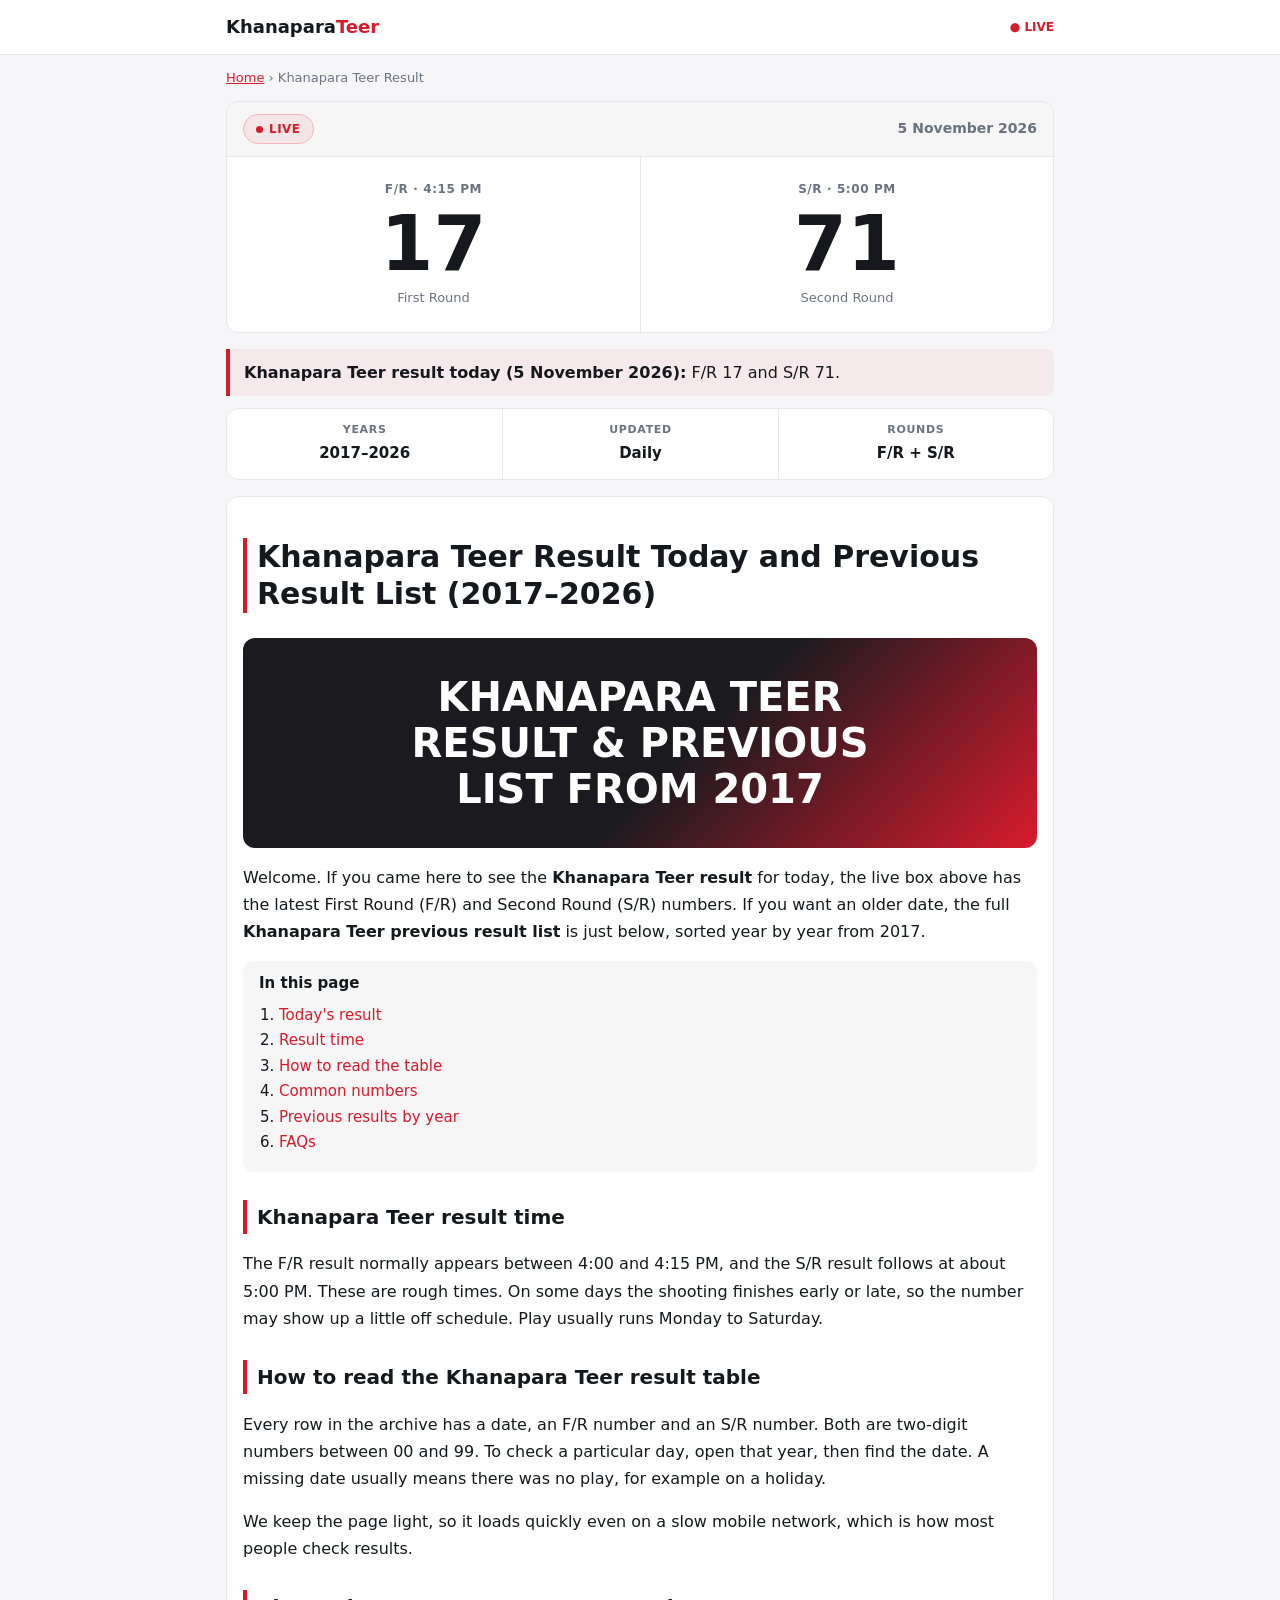
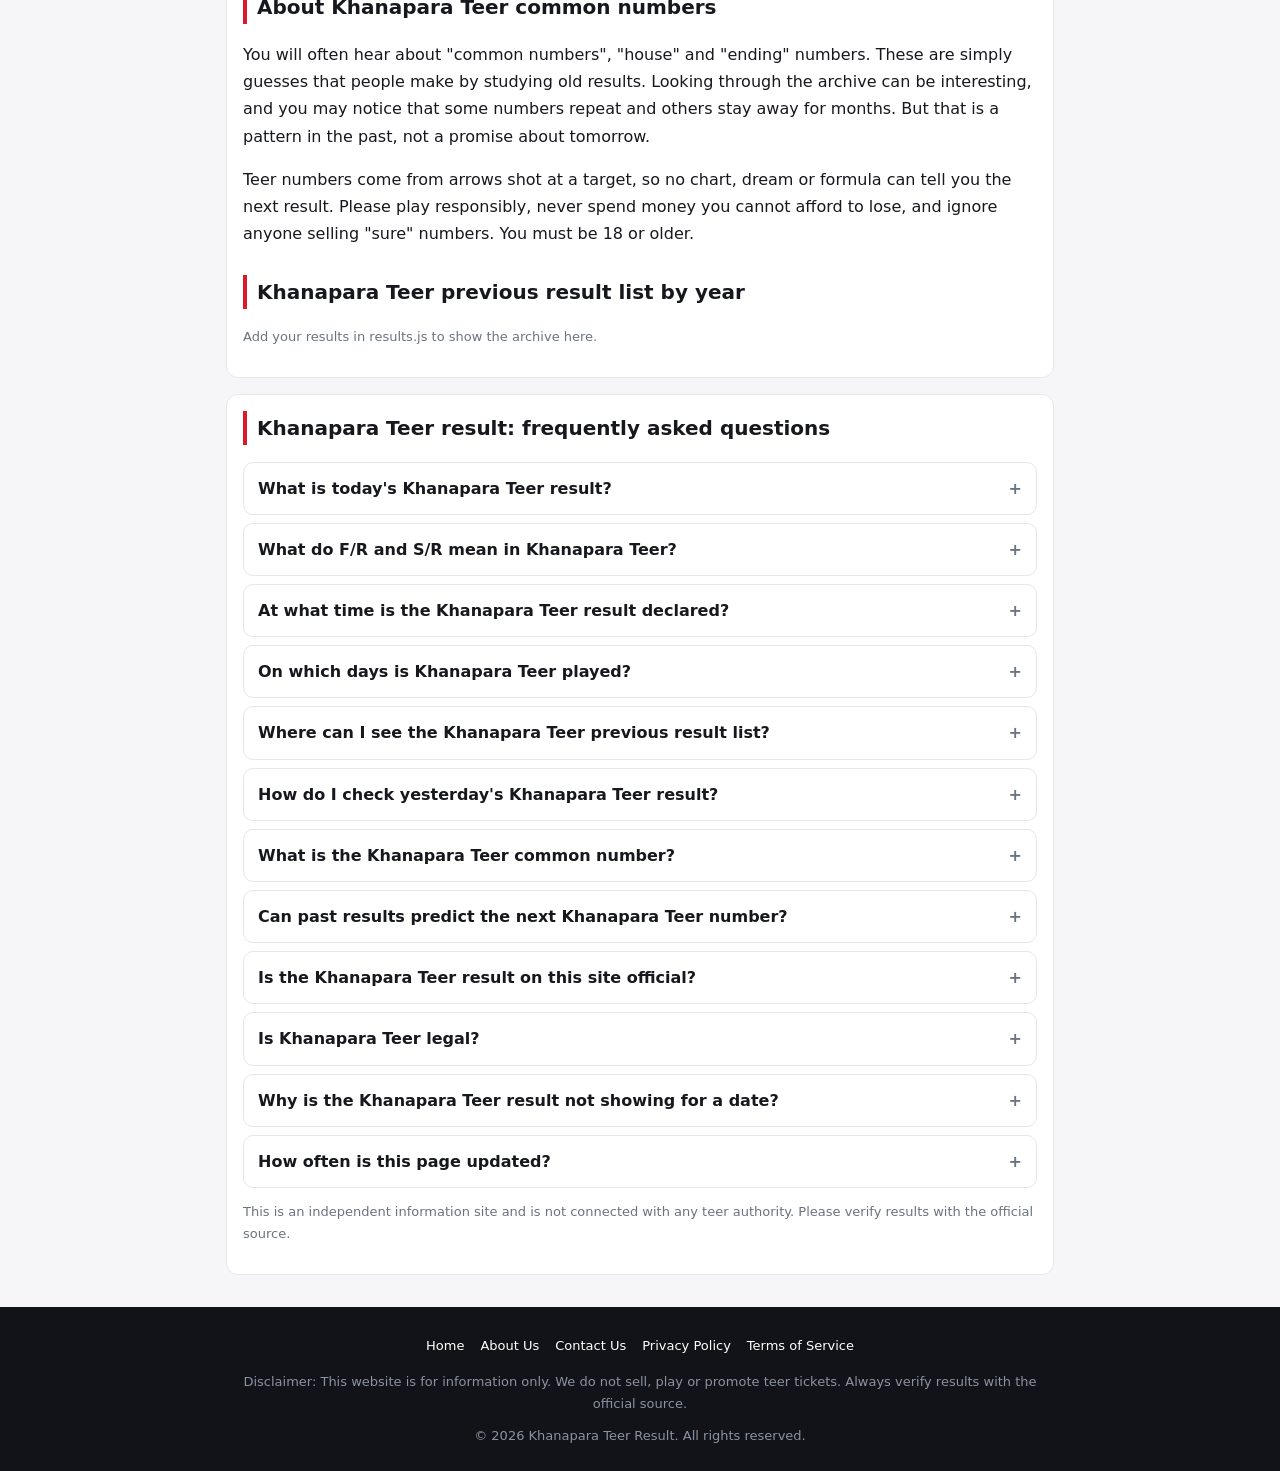
==== index.html @ f1b8602c "Rename index (2).html to index.html" ====
<!DOCTYPE html><html lang="en"><head><meta charset="utf-8"><meta name="viewport" content="width=device-width,initial-scale=1"><link rel="icon" href="favicon.svg" type="image/svg+xml"><link rel="stylesheet" href="style.css">
<title>Khanapara Teer Result Today: F/R &amp; S/R Live + Previous List</title>
<meta name="description" content="Khanapara Teer result today with live F/R and S/R numbers, result time and the full previous result list from 2017 to 2026. Updated daily after every round.">
<meta name="keywords" content="khanapara teer result, khanapara teer result today, khanapara teer previous result, khanapara teer common number, khanapara teer result time, teer result list">
<link rel="canonical" href="https://USERNAME.github.io/REPO/"><meta name="robots" content="index,follow,max-image-preview:large">
<meta property="og:title" content="Khanapara Teer Result Today: F/R &amp; S/R Live + Previous List"><meta property="og:description" content="Khanapara Teer result today with live F/R and S/R numbers, result time and the full previous result list from 2017 to 2026. Updated daily after every round."><meta property="og:type" content="website"><meta property="og:url" content="https://USERNAME.github.io/REPO/"><meta name="twitter:card" content="summary"><meta name="twitter:title" content="Khanapara Teer Result Today: F/R &amp; S/R Live + Previous List"><meta name="twitter:description" content="Khanapara Teer result today with live F/R and S/R numbers, result time and the full previous result list from 2017 to 2026. Updated daily after every round.">
<script type="application/ld+json">{"@context": "https://schema.org", "@type": "FAQPage", "mainEntity": [{"@type": "Question", "name": "What is today's Khanapara Teer result?", "acceptedAnswer": {"@type": "Answer", "text": "The latest F/R and S/R numbers are shown in the live box at the top of this page. We update it every day after the results are announced."}}, {"@type": "Question", "name": "What do F/R and S/R mean in Khanapara Teer?", "acceptedAnswer": {"@type": "Answer", "text": "F/R stands for First Round and S/R for Second Round. Each round gives a two-digit number from 00 to 99."}}, {"@type": "Question", "name": "At what time is the Khanapara Teer result declared?", "acceptedAnswer": {"@type": "Answer", "text": "The First Round result usually comes out around 4:00 to 4:15 PM and the Second Round around 5:00 PM. Timings can change slightly from day to day."}}, {"@type": "Question", "name": "On which days is Khanapara Teer played?", "acceptedAnswer": {"@type": "Answer", "text": "It is generally held from Monday to Saturday, with Sunday off. Public holidays can also change the schedule."}}, {"@type": "Question", "name": "Where can I see the Khanapara Teer previous result list?", "acceptedAnswer": {"@type": "Answer", "text": "Scroll down to the year-wise archive on this page. It covers 2017 to 2026, and you can open any year with one tap."}}, {"@type": "Question", "name": "How do I check yesterday's Khanapara Teer result?", "acceptedAnswer": {"@type": "Answer", "text": "Open the current year in the archive and look at the second row from the top, the first row being the most recent result."}}, {"@type": "Question", "name": "What is the Khanapara Teer common number?", "acceptedAnswer": {"@type": "Answer", "text": "Common numbers are guesses that players share based on old results or personal methods. They are not official and not guaranteed, so treat them as opinion only."}}, {"@type": "Question", "name": "Can past results predict the next Khanapara Teer number?", "acceptedAnswer": {"@type": "Answer", "text": "No. The number comes from an arrow-shooting process, so past results are only a record. Anyone promising a sure or fixed number is not telling the truth."}}, {"@type": "Question", "name": "Is the Khanapara Teer result on this site official?", "acceptedAnswer": {"@type": "Answer", "text": "No. This is an independent information website. Please confirm any number with the official source before you rely on it."}}, {"@type": "Question", "name": "Is Khanapara Teer legal?", "acceptedAnswer": {"@type": "Answer", "text": "Rules differ from state to state, and they can change. Please check the laws that apply where you live, and you must be 18 or older to take part in anything related to it."}}, {"@type": "Question", "name": "Why is the Khanapara Teer result not showing for a date?", "acceptedAnswer": {"@type": "Answer", "text": "Usually there was no play that day because of a holiday or a closure. If you think a result is missing by mistake, please tell us on the contact page."}}, {"@type": "Question", "name": "How often is this page updated?", "acceptedAnswer": {"@type": "Answer", "text": "Daily. The live box and the archive are refreshed after the Second Round result is announced."}}]}</script>
<script type="application/ld+json">{"@context":"https://schema.org","@type":"WebSite","name":"Khanapara Teer Result","url":"https://USERNAME.github.io/REPO/"}</script>
</head><body><script src="results.js"></script>
<main class="w"><div class="crumb"><a href="index.html">Home</a> › Khanapara Teer Result</div>
<!-- ===== DAILY UPDATE START ===== -->
<section class="card lc" id="today">
  <div class="lc-top"><span class="badge">LIVE</span><span class="dt">5 November 2026</span></div>
  <div class="lc-nums">
    <div><div class="l">F/R · 4:15 PM</div><b>17</b><div class="s">First Round</div></div>
    <div><div class="l">S/R · 5:00 PM</div><b>71</b><div class="s">Second Round</div></div>
  </div>
</section>
<p class="todaybox"><b>Khanapara Teer result today (5 November 2026):</b> F/R 17 and S/R 71.</p>
<!-- ===== DAILY UPDATE END ===== -->

<section class="card st"><div><small>Years</small><b>2017–2026</b></div><div><small>Updated</small><b>Daily</b></div><div><small>Rounds</small><b>F/R + S/R</b></div></section>
<article class="card"><h1>Khanapara Teer Result Today and Previous Result List (2017–2026)</h1>
<div class="hero">Khanapara Teer<br>Result &amp; Previous<br>List From 2017</div>
<p>Welcome. If you came here to see the <b>Khanapara Teer result</b> for today, the live box above has the latest First Round (F/R) and Second Round (S/R) numbers. If you want an older date, the full <b>Khanapara Teer previous result list</b> is just below, sorted year by year from 2017.</p>
<div class="toc"><b>In this page</b><ol><li><a href="#today">Today's result</a></li><li><a href="#time">Result time</a></li><li><a href="#read">How to read the table</a></li><li><a href="#common">Common numbers</a></li><li><a href="#archive-h">Previous results by year</a></li><li><a href="#faq">FAQs</a></li></ol></div>
<h2 id="time">Khanapara Teer result time</h2>
<p>The F/R result normally appears between 4:00 and 4:15 PM, and the S/R result follows at about 5:00 PM. These are rough times. On some days the shooting finishes early or late, so the number may show up a little off schedule. Play usually runs Monday to Saturday.</p>
<h2 id="read">How to read the Khanapara Teer result table</h2>
<p>Every row in the archive has a date, an F/R number and an S/R number. Both are two-digit numbers between 00 and 99. To check a particular day, open that year, then find the date. A missing date usually means there was no play, for example on a holiday.</p>
<p>We keep the page light, so it loads quickly even on a slow mobile network, which is how most people check results.</p>
<h2 id="common">About Khanapara Teer common numbers</h2>
<p>You will often hear about "common numbers", "house" and "ending" numbers. These are simply guesses that people make by studying old results. Looking through the archive can be interesting, and you may notice that some numbers repeat and others stay away for months. But that is a pattern in the past, not a promise about tomorrow.</p>
<p>Teer numbers come from arrows shot at a target, so no chart, dream or formula can tell you the next result. Please play responsibly, never spend money you cannot afford to lose, and ignore anyone selling "sure" numbers. You must be 18 or older.</p>
<h2 id="archive-h">Khanapara Teer previous result list by year</h2>
<div id="archive"></div></article>
<article class="card faq" id="faq"><h2 style="margin-top:0">Khanapara Teer result: frequently asked questions</h2><details><summary>What is today's Khanapara Teer result?</summary><p>The latest F/R and S/R numbers are shown in the live box at the top of this page. We update it every day after the results are announced.</p></details><details><summary>What do F/R and S/R mean in Khanapara Teer?</summary><p>F/R stands for First Round and S/R for Second Round. Each round gives a two-digit number from 00 to 99.</p></details><details><summary>At what time is the Khanapara Teer result declared?</summary><p>The First Round result usually comes out around 4:00 to 4:15 PM and the Second Round around 5:00 PM. Timings can change slightly from day to day.</p></details><details><summary>On which days is Khanapara Teer played?</summary><p>It is generally held from Monday to Saturday, with Sunday off. Public holidays can also change the schedule.</p></details><details><summary>Where can I see the Khanapara Teer previous result list?</summary><p>Scroll down to the year-wise archive on this page. It covers 2017 to 2026, and you can open any year with one tap.</p></details><details><summary>How do I check yesterday's Khanapara Teer result?</summary><p>Open the current year in the archive and look at the second row from the top, the first row being the most recent result.</p></details><details><summary>What is the Khanapara Teer common number?</summary><p>Common numbers are guesses that players share based on old results or personal methods. They are not official and not guaranteed, so treat them as opinion only.</p></details><details><summary>Can past results predict the next Khanapara Teer number?</summary><p>No. The number comes from an arrow-shooting process, so past results are only a record. Anyone promising a sure or fixed number is not telling the truth.</p></details><details><summary>Is the Khanapara Teer result on this site official?</summary><p>No. This is an independent information website. Please confirm any number with the official source before you rely on it.</p></details><details><summary>Is Khanapara Teer legal?</summary><p>Rules differ from state to state, and they can change. Please check the laws that apply where you live, and you must be 18 or older to take part in anything related to it.</p></details><details><summary>Why is the Khanapara Teer result not showing for a date?</summary><p>Usually there was no play that day because of a holiday or a closure. If you think a result is missing by mistake, please tell us on the contact page.</p></details><details><summary>How often is this page updated?</summary><p>Daily. The live box and the archive are refreshed after the Second Round result is announced.</p></details>
<p class="note">This is an independent information site and is not connected with any teer authority. Please verify results with the official source.</p></article></main>
<script src="script.js"></script><script src="table.js"></script></body></html>
---- style.css ----
:root{--r:#d81b2c;--bg:#f6f6f8;--c:#fff;--t:#16181d;--m:#6b7280;--b:#e5e7eb}
@media(prefers-color-scheme:dark){:root{--bg:#0f1115;--c:#181b22;--t:#eceef2;--m:#9aa1ad;--b:#2a2f3a}}
*{box-sizing:border-box}body{margin:0;font:16px/1.7 system-ui,-apple-system,Segoe UI,Roboto,sans-serif;background:var(--bg);color:var(--t)}
a{color:var(--r)}header{background:var(--c);border-bottom:1px solid var(--b);position:sticky;top:0;z-index:5}
.w{max-width:860px;margin:auto;padding:0 16px}.hd{display:flex;justify-content:space-between;align-items:center;height:54px}
.logo{font-weight:800;font-size:18px;text-decoration:none;color:var(--t)}.logo span{color:var(--r)}
.live{font-size:12px;font-weight:700;color:var(--r)}.crumb{font-size:13px;color:var(--m);padding:12px 0}
.card{background:var(--c);border:1px solid var(--b);border-radius:12px;padding:16px;margin-bottom:16px}
.res{display:grid;grid-template-columns:1fr 1fr;gap:12px;text-align:center}.res b{display:block;font-size:44px;line-height:1.1}
.res small,.stats small{color:var(--m);font-size:12px;text-transform:uppercase;letter-spacing:.05em}
.stats{display:grid;grid-template-columns:repeat(3,1fr);gap:8px;text-align:center;font-size:14px}.stats b{display:block}
.hero{border-radius:12px;background:linear-gradient(135deg,#1a1a1f 55%,var(--r));color:#fff;padding:36px 20px;text-align:center;margin:12px 0;font-weight:900;font-size:clamp(24px,7vw,40px);line-height:1.15;text-transform:uppercase}
h1{font-size:clamp(22px,5vw,30px);line-height:1.25;border-left:4px solid var(--r);padding-left:10px}
h2{font-size:20px;border-left:4px solid var(--r);padding-left:10px;margin-top:28px}
table{width:100%;border-collapse:collapse;font-size:15px}th,td{padding:9px 6px;text-align:center;border-bottom:1px solid var(--b)}
th{font-size:12px;color:var(--m);text-transform:uppercase}td:first-child,th:first-child{text-align:left}td:not(:first-child){font-weight:700}
details{border-top:1px solid var(--b)}summary{cursor:pointer;font-weight:700;padding:12px 0;list-style:none;display:flex;justify-content:space-between}
summary::after{content:"+";color:var(--m)}details[open] summary::after{content:"−"}
.tw{overflow-x:auto}footer{background:#111318;color:#c9ced8;margin-top:32px;padding:24px 0;font-size:13px;text-align:center}
footer a{color:#fff;margin:0 8px;text-decoration:none;display:inline-block;padding:4px 0}footer p{margin:10px 0 0;color:#8b92a0}
.note{font-size:13px;color:var(--m)}input,textarea{width:100%;padding:10px;border:1px solid var(--b);border-radius:8px;background:var(--c);color:var(--t);font:inherit;margin:4px 0 12px}
button{background:var(--r);color:#fff;border:0;border-radius:8px;padding:11px 20px;font-weight:700;font-size:16px}
.lc{padding:0;overflow:hidden}.lc-top{display:flex;justify-content:space-between;align-items:center;padding:12px 16px;background:rgba(127,127,127,.07);border-bottom:1px solid var(--b)}
.badge{display:inline-flex;align-items:center;gap:6px;border:1px solid #f5b5bb;background:rgba(216,27,44,.08);color:var(--r);font-weight:800;font-size:12px;padding:4px 12px;border-radius:99px;letter-spacing:.04em}
.badge::before{content:"";width:7px;height:7px;border-radius:50%;background:var(--r);animation:p 1.4s infinite}@keyframes p{50%{opacity:.25}}
.dt{font-size:14px;font-weight:600;color:var(--m)}.lc-nums{display:grid;grid-template-columns:1fr 1fr}
.lc-nums>div{text-align:center;padding:22px 8px}.lc-nums>div+div{border-left:1px solid var(--b)}
.lc-nums .l{font-size:12px;font-weight:700;color:var(--m);letter-spacing:.05em}.lc-nums b{display:block;font-size:clamp(52px,16vw,76px);line-height:1.1;margin:2px 0}.lc-nums .s{font-size:13px;color:var(--m)}
.st{display:grid;grid-template-columns:repeat(3,1fr);text-align:center;padding:0}.st>div{padding:12px 4px}.st>div+div{border-left:1px solid var(--b)}
.st small{display:block;font-size:11px;font-weight:700;color:var(--m);letter-spacing:.06em;text-transform:uppercase}.st b{font-size:15px}
.toc{background:rgba(127,127,127,.07);border-radius:10px;padding:10px 16px;font-size:15px}.toc a{text-decoration:none}.toc ol{margin:6px 0;padding-left:20px}
.faq details{border:1px solid var(--b);border-radius:10px;padding:0 14px;margin:8px 0}.faq summary{padding:12px 0}.faq details p{margin:0 0 12px}
.todaybox{border-left:4px solid var(--r);background:rgba(216,27,44,.06);padding:10px 14px;border-radius:0 8px 8px 0;margin:12px 0}
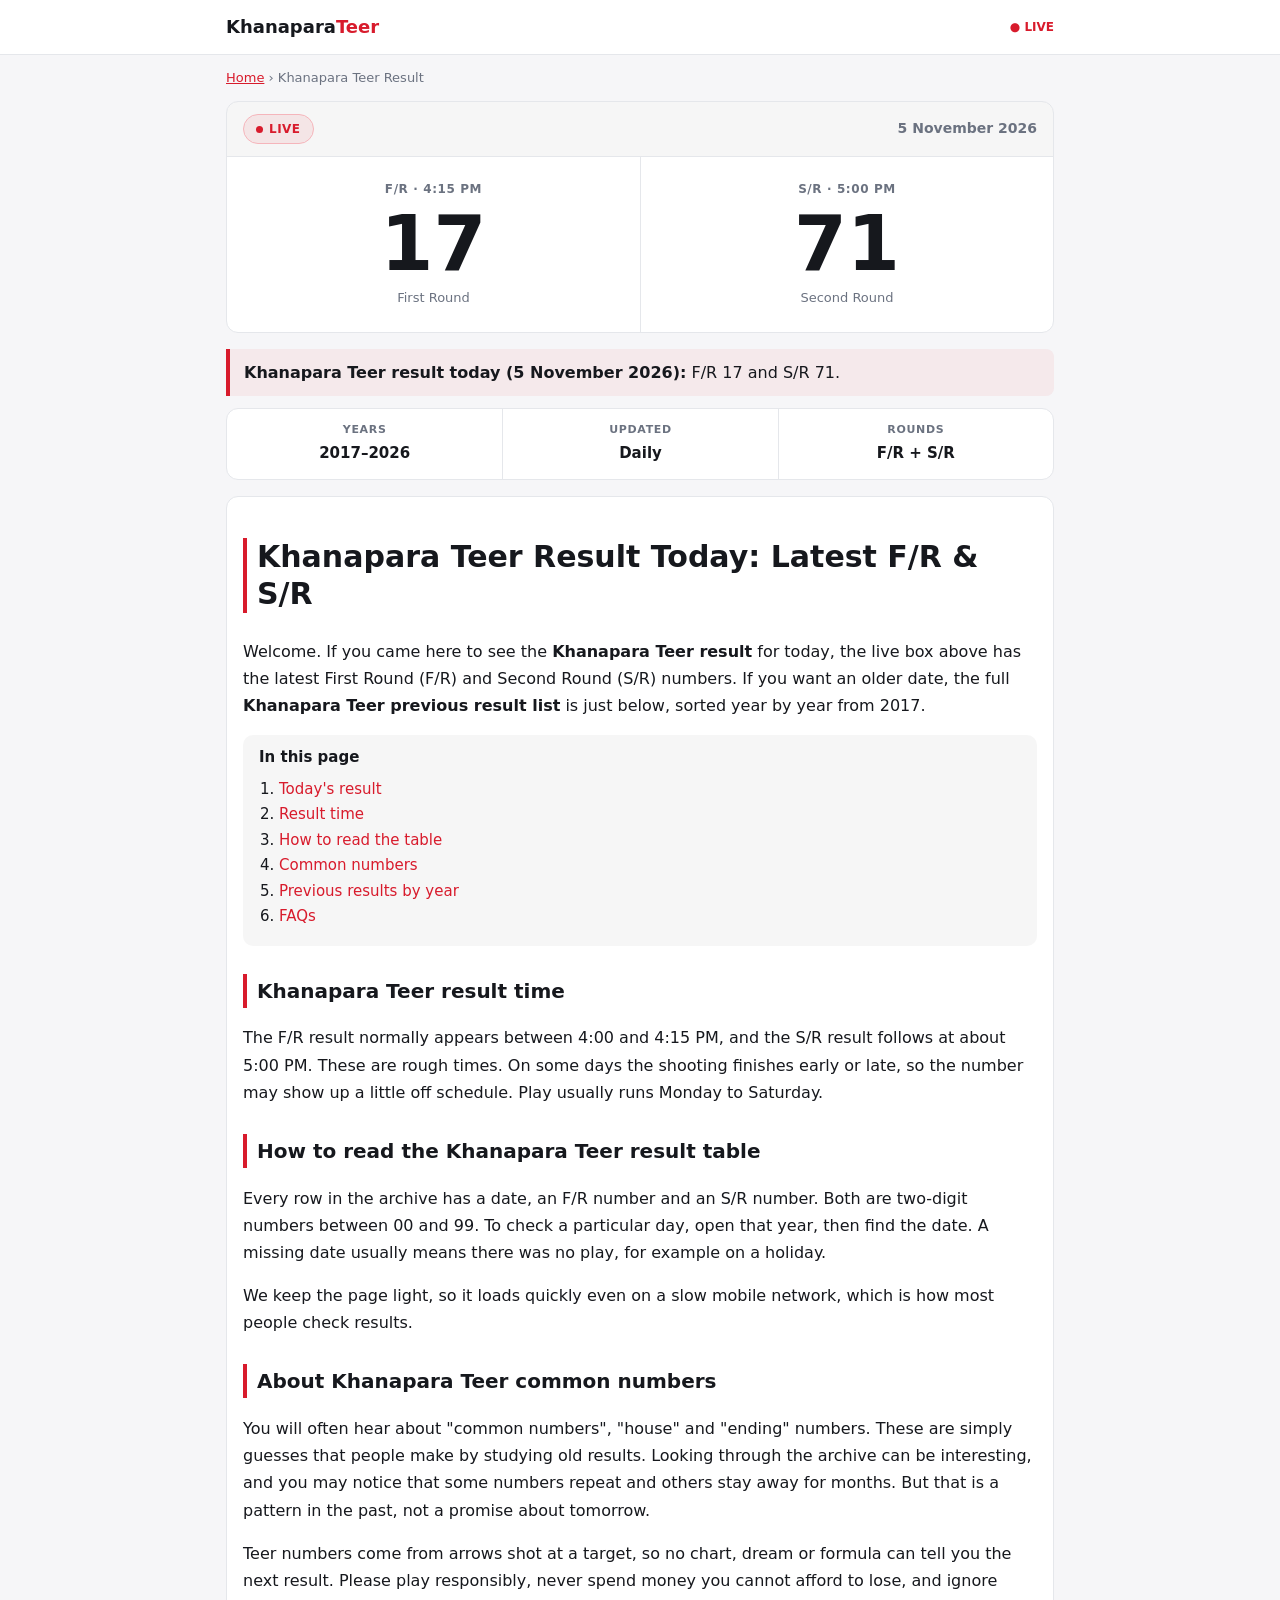
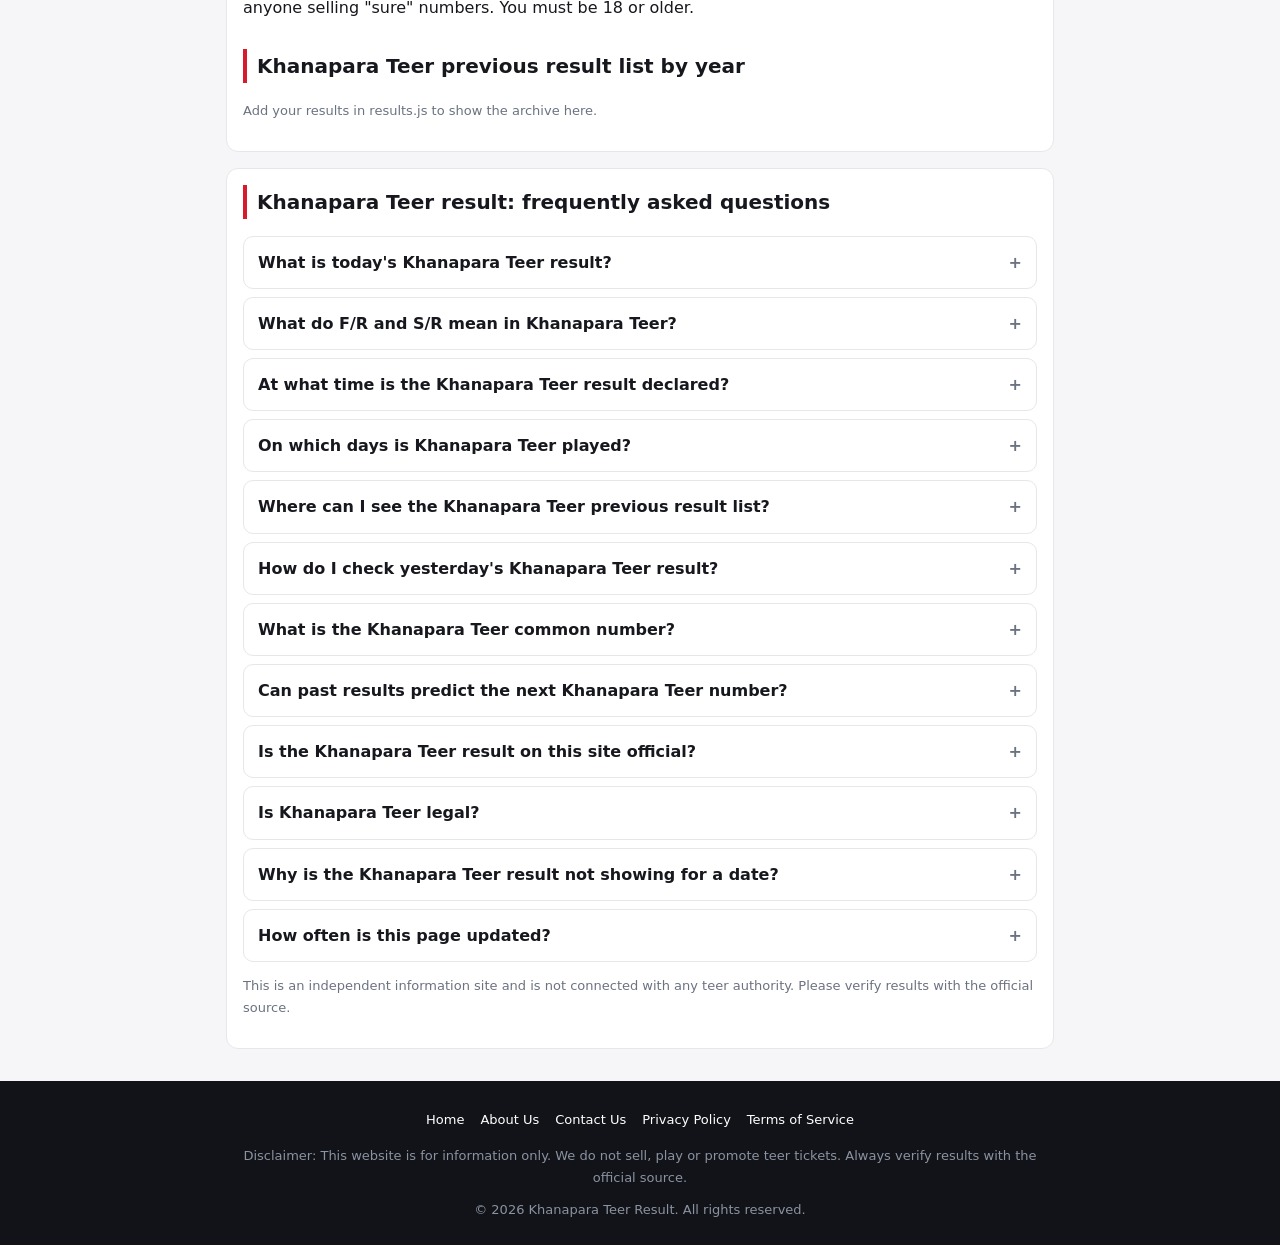
==== commit 3ac20fb0: "Update index.html" ====
--- a/index.html
+++ b/index.html
@@ -1,4 +1,4 @@
-<!DOCTYPE html><html lang="en"><head><meta charset="utf-8"><meta name="viewport" content="width=device-width,initial-scale=1"><link rel="icon" href="favicon.svg" type="image/svg+xml"><link rel="stylesheet" href="style.css">
+<!DOCTYPE html><html lang="en"><head><meta charset="utf-8"><meta name="google-site-verification" content="P3r8Vb_fkPtAt6XVrbXSQoz4cdlgsWXutTqiteaJB0g" /><meta name="viewport" content="width=device-width,initial-scale=1"><link rel="icon" href="favicon.svg" type="image/svg+xml"><link rel="stylesheet" href="style.css">
 <title>Khanapara Teer Result Today: F/R &amp; S/R Live + Previous List</title>
 <meta name="description" content="Khanapara Teer result today with live F/R and S/R numbers, result time and the full previous result list from 2017 to 2026. Updated daily after every round.">
 <meta name="keywords" content="khanapara teer result, khanapara teer result today, khanapara teer previous result, khanapara teer common number, khanapara teer result time, teer result list">
@@ -20,8 +20,7 @@
 <!-- ===== DAILY UPDATE END ===== -->
 
 <section class="card st"><div><small>Years</small><b>2017–2026</b></div><div><small>Updated</small><b>Daily</b></div><div><small>Rounds</small><b>F/R + S/R</b></div></section>
-<article class="card"><h1>Khanapara Teer Result Today and Previous Result List (2017–2026)</h1>
-<div class="hero">Khanapara Teer<br>Result &amp; Previous<br>List From 2017</div>
+<article class="card"><h1 class="rh">Khanapara Teer Result Today: Latest F/R &amp; S/R</h1><div class="rt" id="latest-table"></div>
 <p>Welcome. If you came here to see the <b>Khanapara Teer result</b> for today, the live box above has the latest First Round (F/R) and Second Round (S/R) numbers. If you want an older date, the full <b>Khanapara Teer previous result list</b> is just below, sorted year by year from 2017.</p>
 <div class="toc"><b>In this page</b><ol><li><a href="#today">Today's result</a></li><li><a href="#time">Result time</a></li><li><a href="#read">How to read the table</a></li><li><a href="#common">Common numbers</a></li><li><a href="#archive-h">Previous results by year</a></li><li><a href="#faq">FAQs</a></li></ol></div>
 <h2 id="time">Khanapara Teer result time</h2>
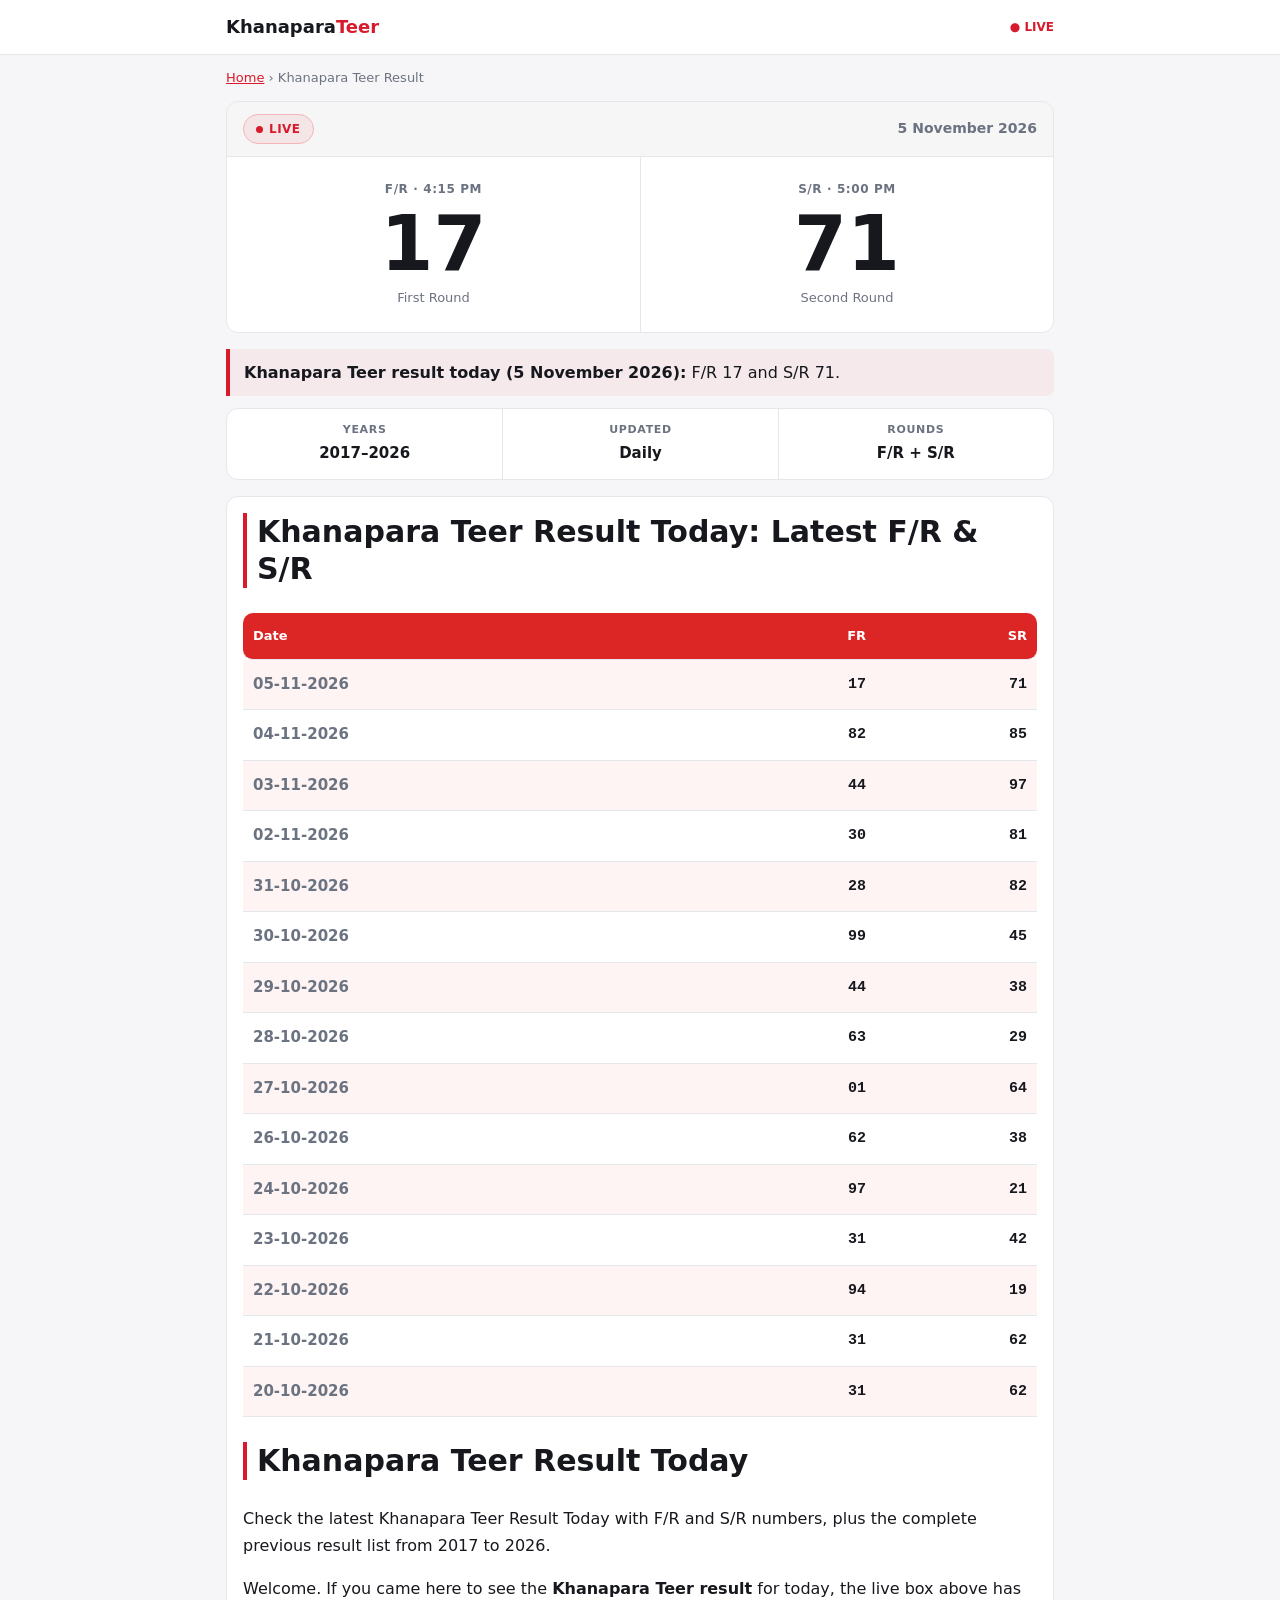
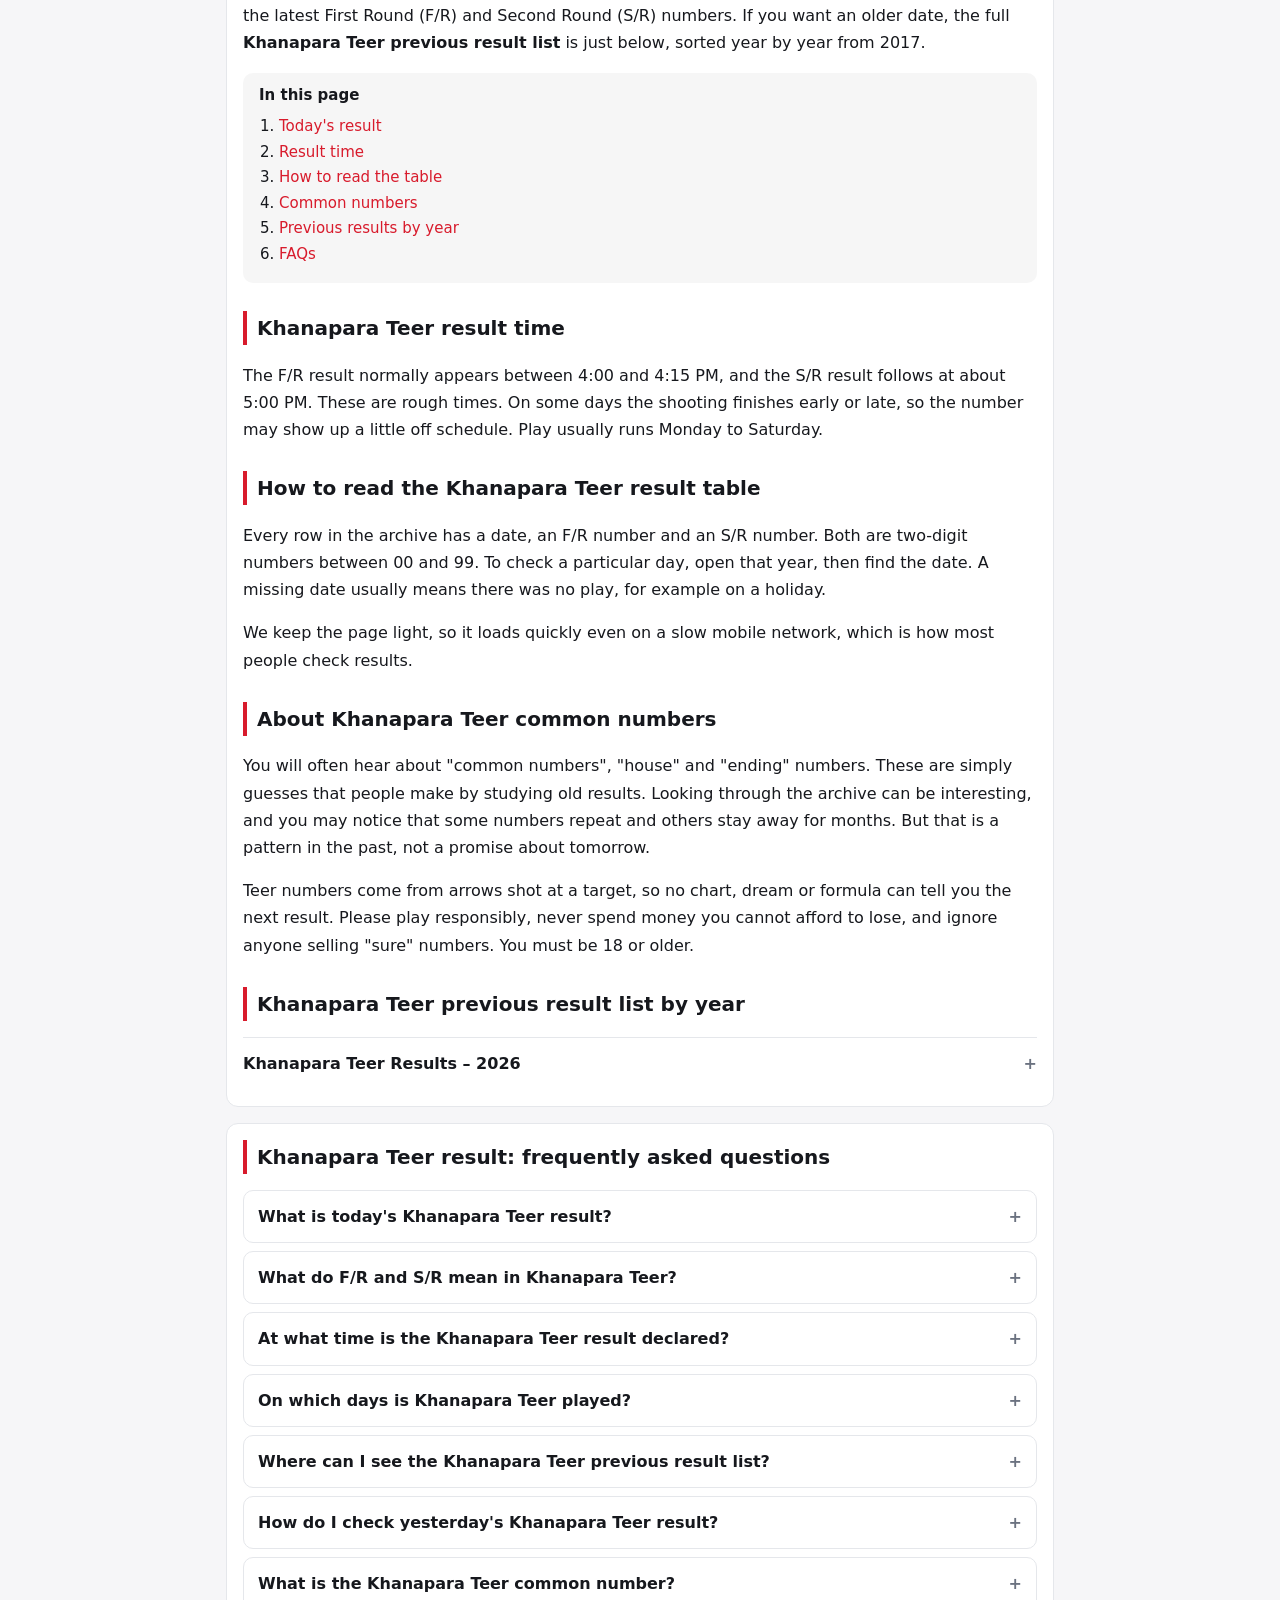
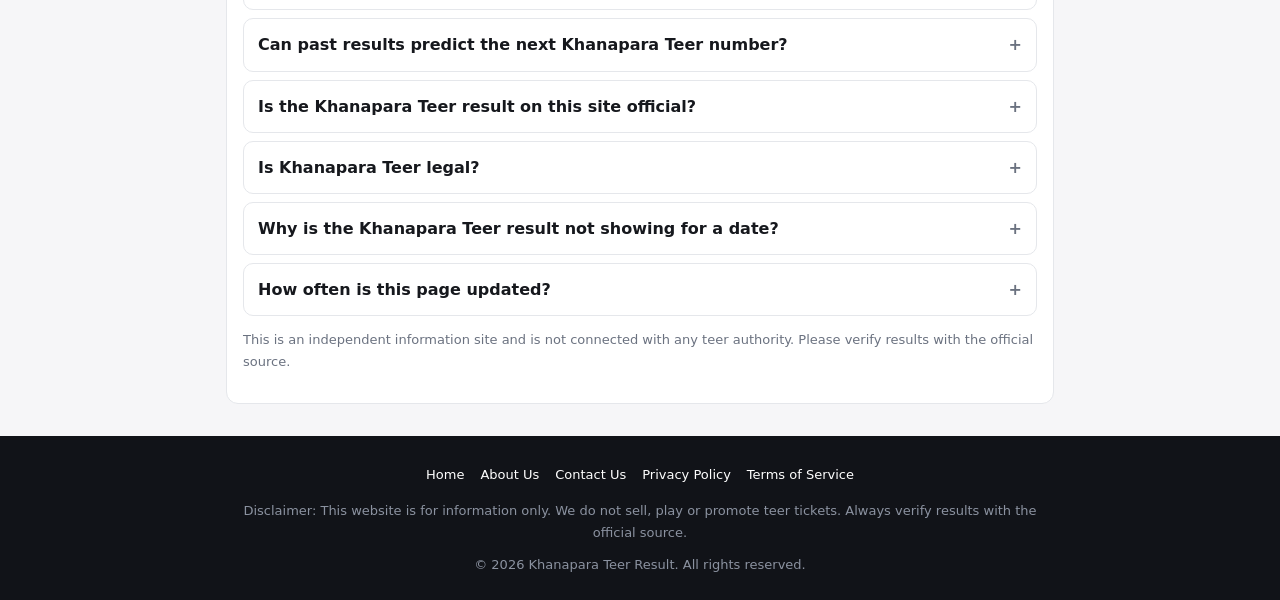
==== commit 8a849408: "Update index.html" ====
--- a/index.html
+++ b/index.html
@@ -21,6 +21,8 @@
 
 <section class="card st"><div><small>Years</small><b>2017–2026</b></div><div><small>Updated</small><b>Daily</b></div><div><small>Rounds</small><b>F/R + S/R</b></div></section>
 <article class="card"><h1 class="rh">Khanapara Teer Result Today: Latest F/R &amp; S/R</h1><div class="rt" id="latest-table"></div>
+  <h1>Khanapara Teer Result Today</h1>
+<p>Check the latest Khanapara Teer Result Today with F/R and S/R numbers, plus the complete previous result list from 2017 to 2026.</p>
 <p>Welcome. If you came here to see the <b>Khanapara Teer result</b> for today, the live box above has the latest First Round (F/R) and Second Round (S/R) numbers. If you want an older date, the full <b>Khanapara Teer previous result list</b> is just below, sorted year by year from 2017.</p>
 <div class="toc"><b>In this page</b><ol><li><a href="#today">Today's result</a></li><li><a href="#time">Result time</a></li><li><a href="#read">How to read the table</a></li><li><a href="#common">Common numbers</a></li><li><a href="#archive-h">Previous results by year</a></li><li><a href="#faq">FAQs</a></li></ol></div>
 <h2 id="time">Khanapara Teer result time</h2>
@@ -36,3 +38,6 @@
 <article class="card faq" id="faq"><h2 style="margin-top:0">Khanapara Teer result: frequently asked questions</h2><details><summary>What is today's Khanapara Teer result?</summary><p>The latest F/R and S/R numbers are shown in the live box at the top of this page. We update it every day after the results are announced.</p></details><details><summary>What do F/R and S/R mean in Khanapara Teer?</summary><p>F/R stands for First Round and S/R for Second Round. Each round gives a two-digit number from 00 to 99.</p></details><details><summary>At what time is the Khanapara Teer result declared?</summary><p>The First Round result usually comes out around 4:00 to 4:15 PM and the Second Round around 5:00 PM. Timings can change slightly from day to day.</p></details><details><summary>On which days is Khanapara Teer played?</summary><p>It is generally held from Monday to Saturday, with Sunday off. Public holidays can also change the schedule.</p></details><details><summary>Where can I see the Khanapara Teer previous result list?</summary><p>Scroll down to the year-wise archive on this page. It covers 2017 to 2026, and you can open any year with one tap.</p></details><details><summary>How do I check yesterday's Khanapara Teer result?</summary><p>Open the current year in the archive and look at the second row from the top, the first row being the most recent result.</p></details><details><summary>What is the Khanapara Teer common number?</summary><p>Common numbers are guesses that players share based on old results or personal methods. They are not official and not guaranteed, so treat them as opinion only.</p></details><details><summary>Can past results predict the next Khanapara Teer number?</summary><p>No. The number comes from an arrow-shooting process, so past results are only a record. Anyone promising a sure or fixed number is not telling the truth.</p></details><details><summary>Is the Khanapara Teer result on this site official?</summary><p>No. This is an independent information website. Please confirm any number with the official source before you rely on it.</p></details><details><summary>Is Khanapara Teer legal?</summary><p>Rules differ from state to state, and they can change. Please check the laws that apply where you live, and you must be 18 or older to take part in anything related to it.</p></details><details><summary>Why is the Khanapara Teer result not showing for a date?</summary><p>Usually there was no play that day because of a holiday or a closure. If you think a result is missing by mistake, please tell us on the contact page.</p></details><details><summary>How often is this page updated?</summary><p>Daily. The live box and the archive are refreshed after the Second Round result is announced.</p></details>
 <p class="note">This is an independent information site and is not connected with any teer authority. Please verify results with the official source.</p></article></main>
 <script src="script.js"></script><script src="table.js"></script></body></html>
+
+
+<meta name="description" content="Khanapara Teer Result Today: check latest F/R and S/R numbers live, with the complete previous result list from 2017 to 2026.">
--- a/style.css
+++ b/style.css
@@ -31,3 +31,8 @@
 .toc{background:rgba(127,127,127,.07);border-radius:10px;padding:10px 16px;font-size:15px}.toc a{text-decoration:none}.toc ol{margin:6px 0;padding-left:20px}
 .faq details{border:1px solid var(--b);border-radius:10px;padding:0 14px;margin:8px 0}.faq summary{padding:12px 0}.faq details p{margin:0 0 12px}
 .todaybox{border-left:4px solid var(--r);background:rgba(216,27,44,.06);padding:10px 14px;border-radius:0 8px 8px 0;margin:12px 0}
+.rt{overflow-x:auto;margin:6px 0 4px}.rt table{border-collapse:separate;border-spacing:0;font-size:15px}
+.rt th{background:#dc2626;color:#fff;font-size:13px;text-transform:none;padding:12px 10px;text-align:right}.rt th:first-child{border-radius:10px 0 0 10px;text-align:left}.rt th:last-child{border-radius:0 10px 10px 0}
+.rt td{padding:12px 10px;text-align:right;border-bottom:1px solid var(--b);font-family:ui-monospace,Menlo,Consolas,monospace;font-weight:700}
+.rt td:first-child{text-align:left;font-family:inherit;font-weight:600;color:var(--m)}.rt tbody tr:nth-child(odd) td{background:rgba(220,38,38,.05)}
+h1.rh{margin-top:0}
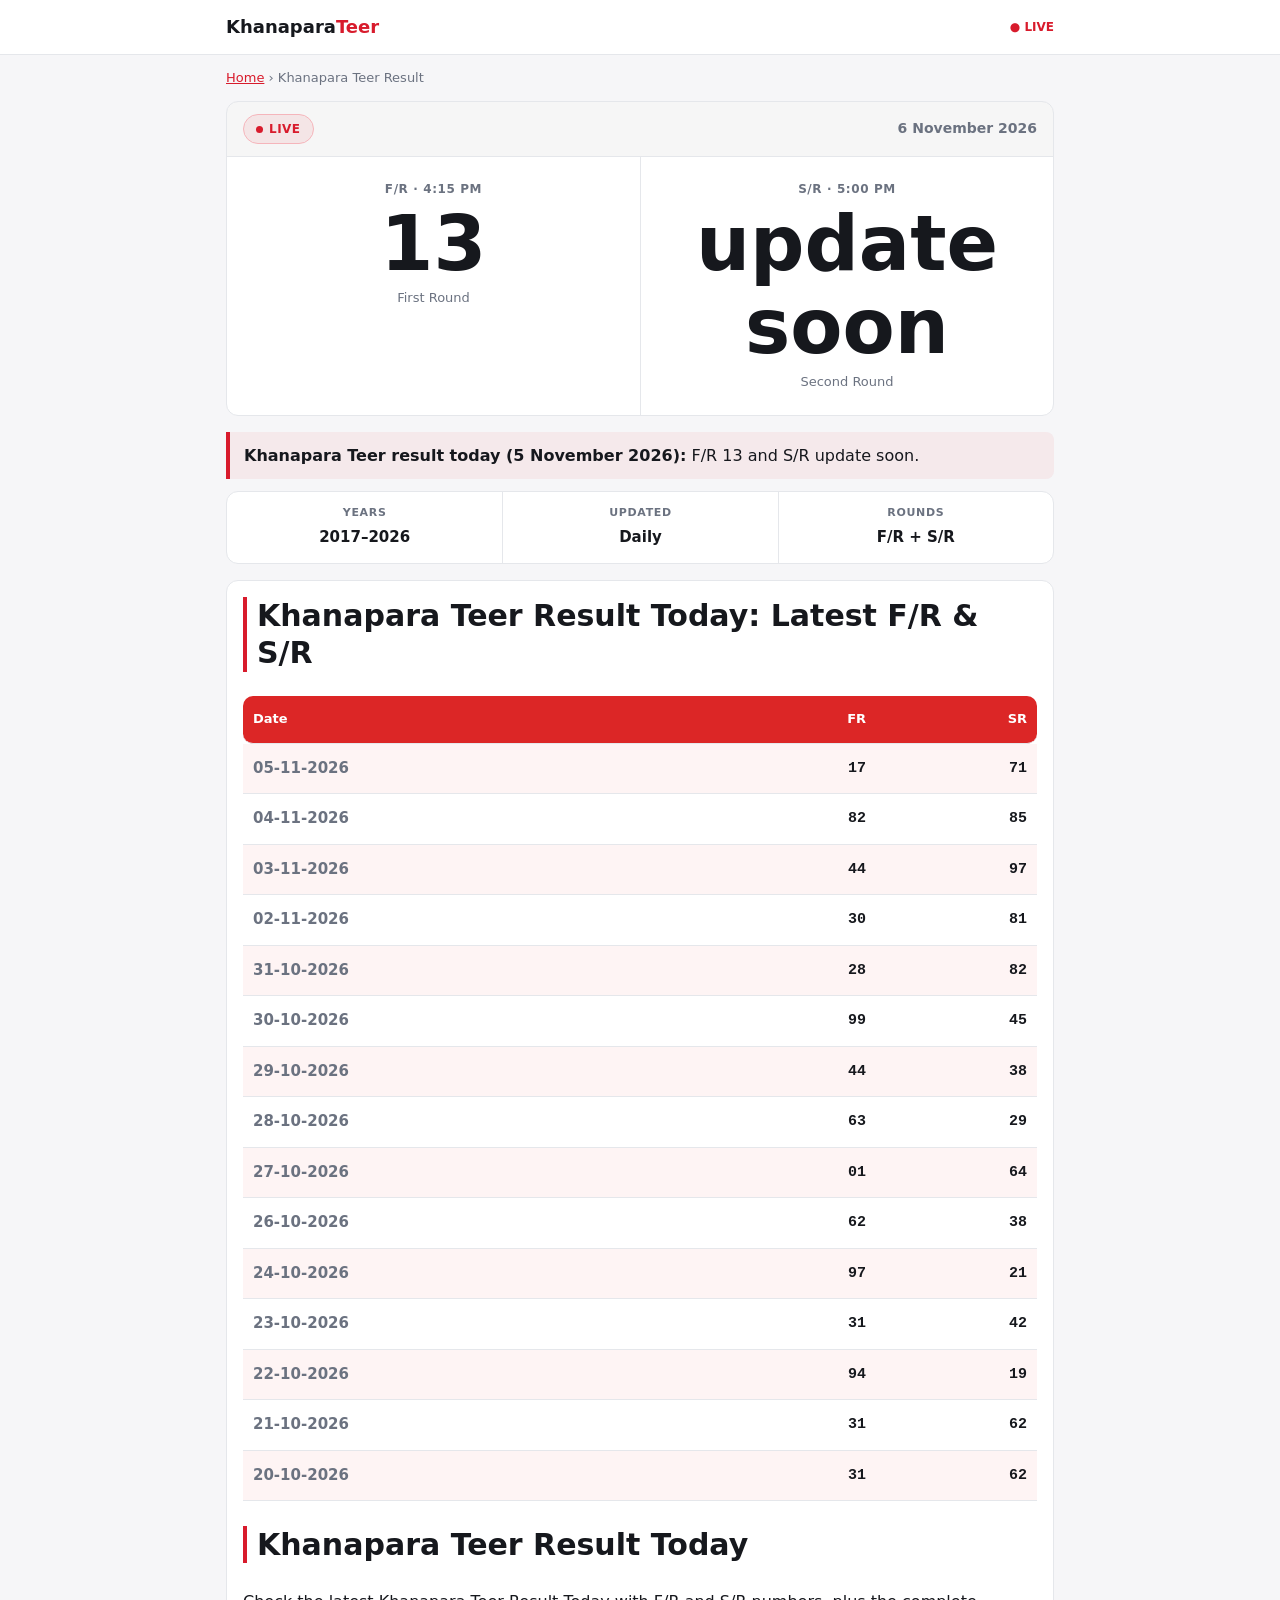
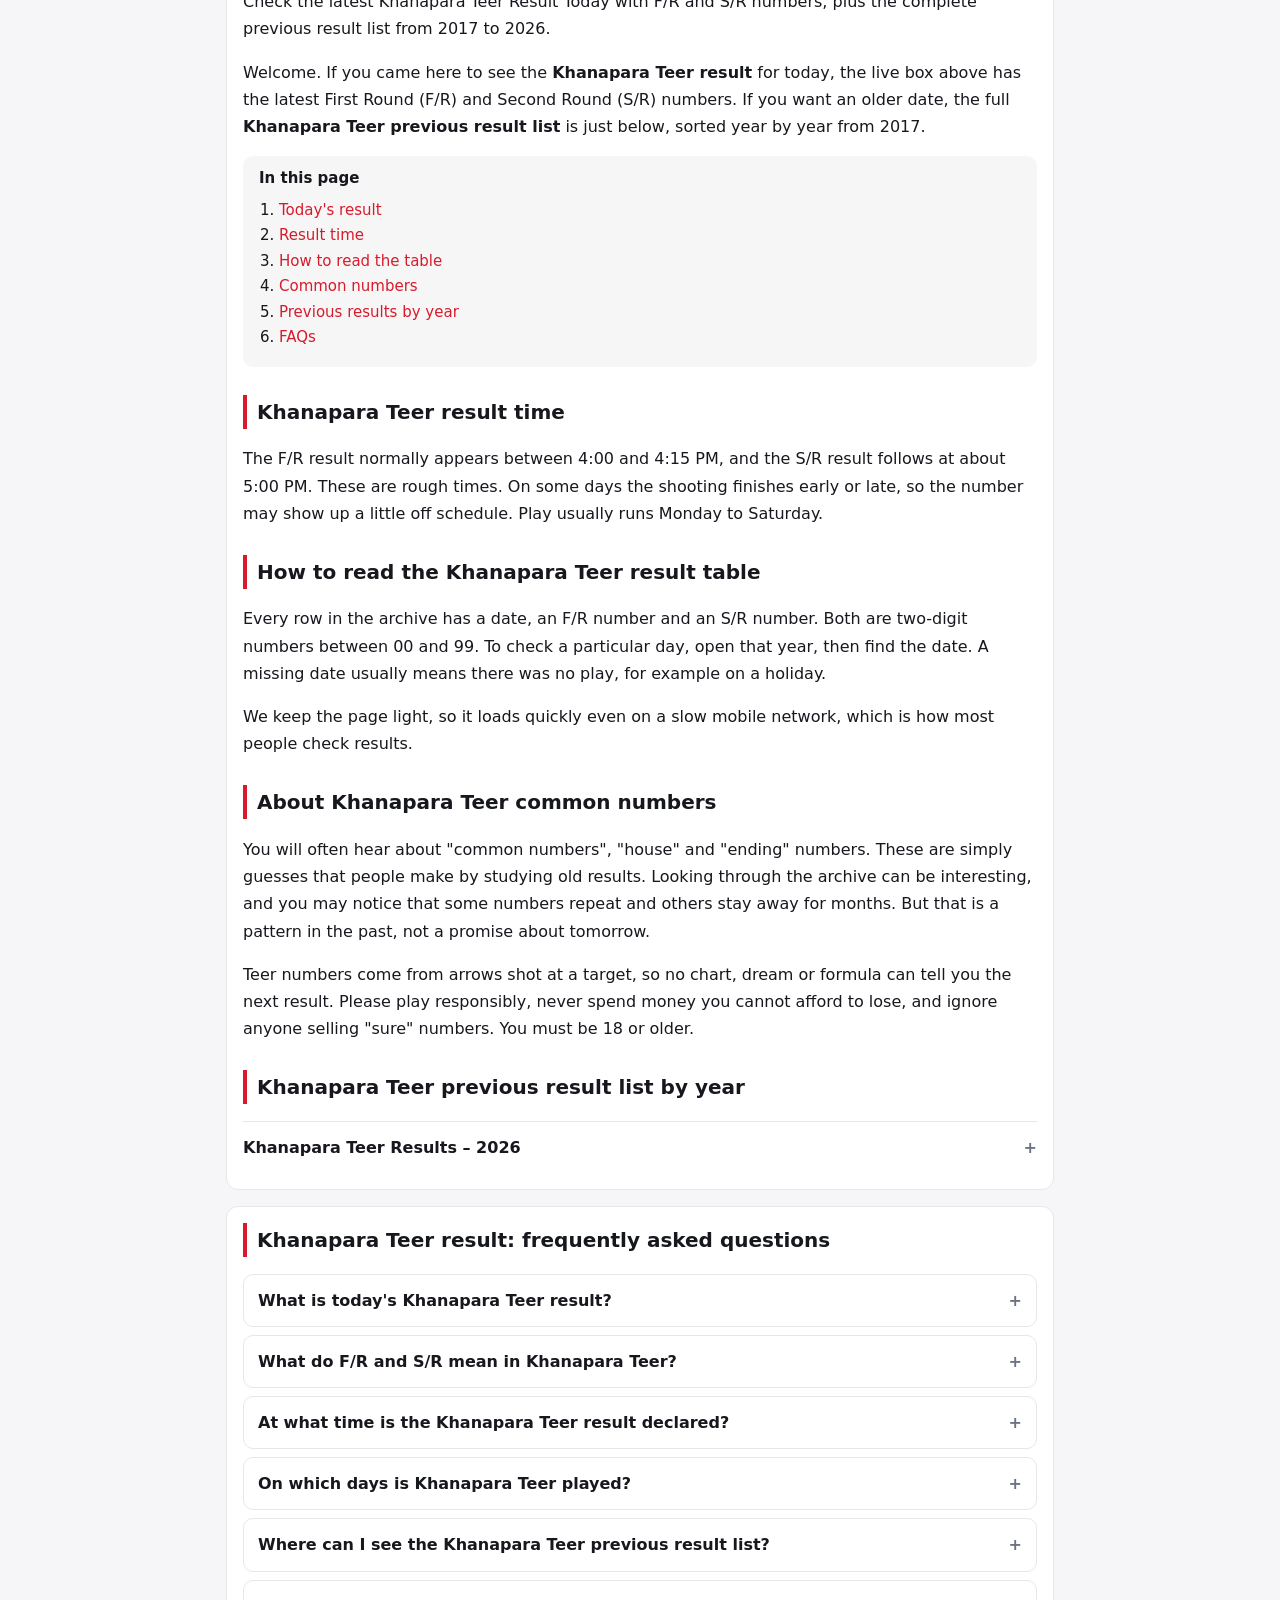
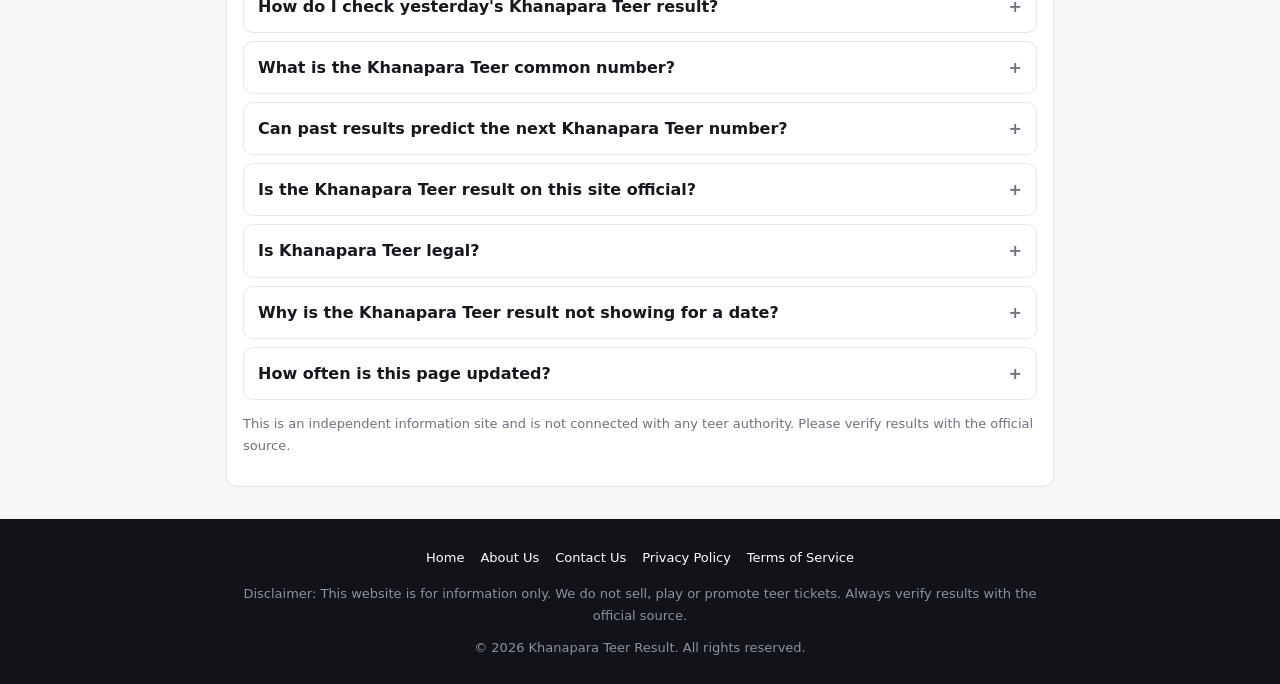
==== commit 20d9cd54: "Update index.html" ====
--- a/index.html
+++ b/index.html
@@ -10,13 +10,13 @@
 <main class="w"><div class="crumb"><a href="index.html">Home</a> › Khanapara Teer Result</div>
 <!-- ===== DAILY UPDATE START ===== -->
 <section class="card lc" id="today">
-  <div class="lc-top"><span class="badge">LIVE</span><span class="dt">5 November 2026</span></div>
+  <div class="lc-top"><span class="badge">LIVE</span><span class="dt">6 November 2026</span></div>
   <div class="lc-nums">
-    <div><div class="l">F/R · 4:15 PM</div><b>17</b><div class="s">First Round</div></div>
-    <div><div class="l">S/R · 5:00 PM</div><b>71</b><div class="s">Second Round</div></div>
+    <div><div class="l">F/R · 4:15 PM</div><b>13</b><div class="s">First Round</div></div>
+    <div><div class="l">S/R · 5:00 PM</div><b>update soon</b><div class="s">Second Round</div></div>
   </div>
 </section>
-<p class="todaybox"><b>Khanapara Teer result today (5 November 2026):</b> F/R 17 and S/R 71.</p>
+<p class="todaybox"><b>Khanapara Teer result today (5 November 2026):</b> F/R 13 and S/R update soon.</p>
 <!-- ===== DAILY UPDATE END ===== -->
 
 <section class="card st"><div><small>Years</small><b>2017–2026</b></div><div><small>Updated</small><b>Daily</b></div><div><small>Rounds</small><b>F/R + S/R</b></div></section>
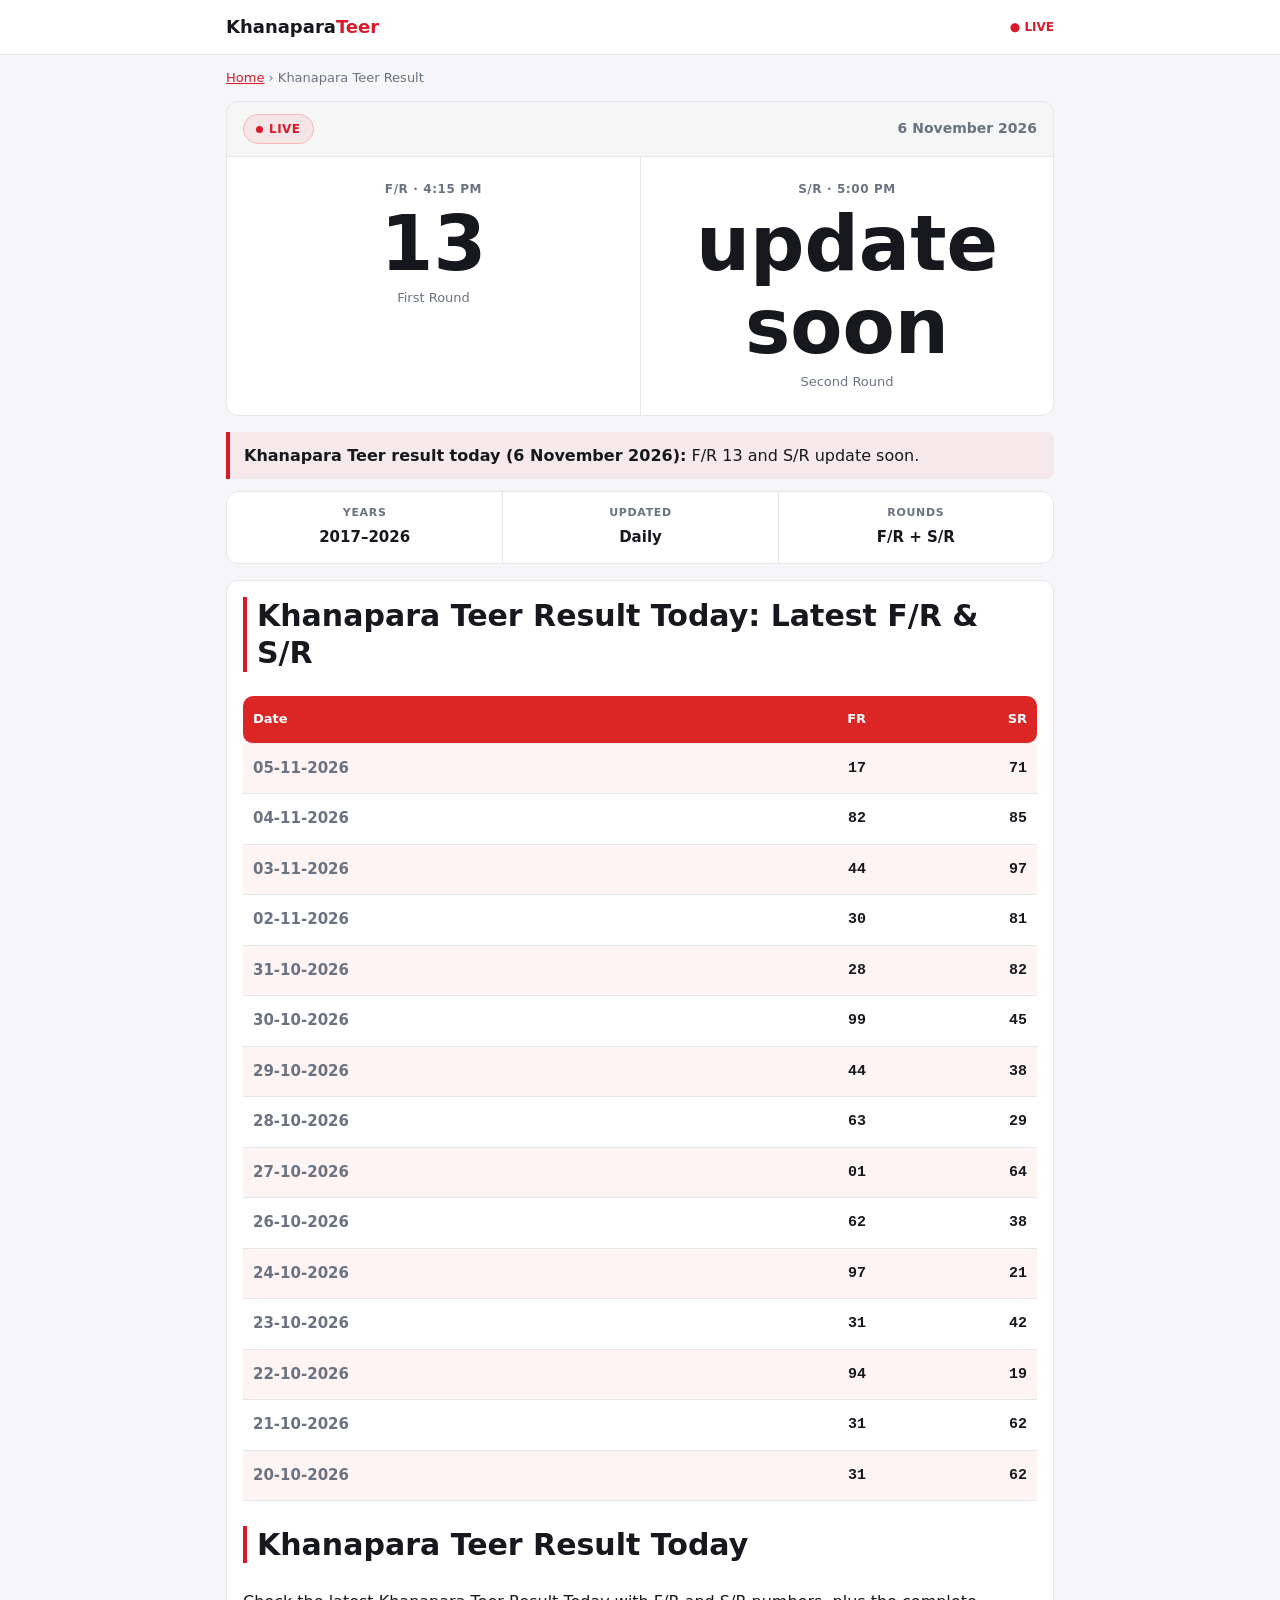
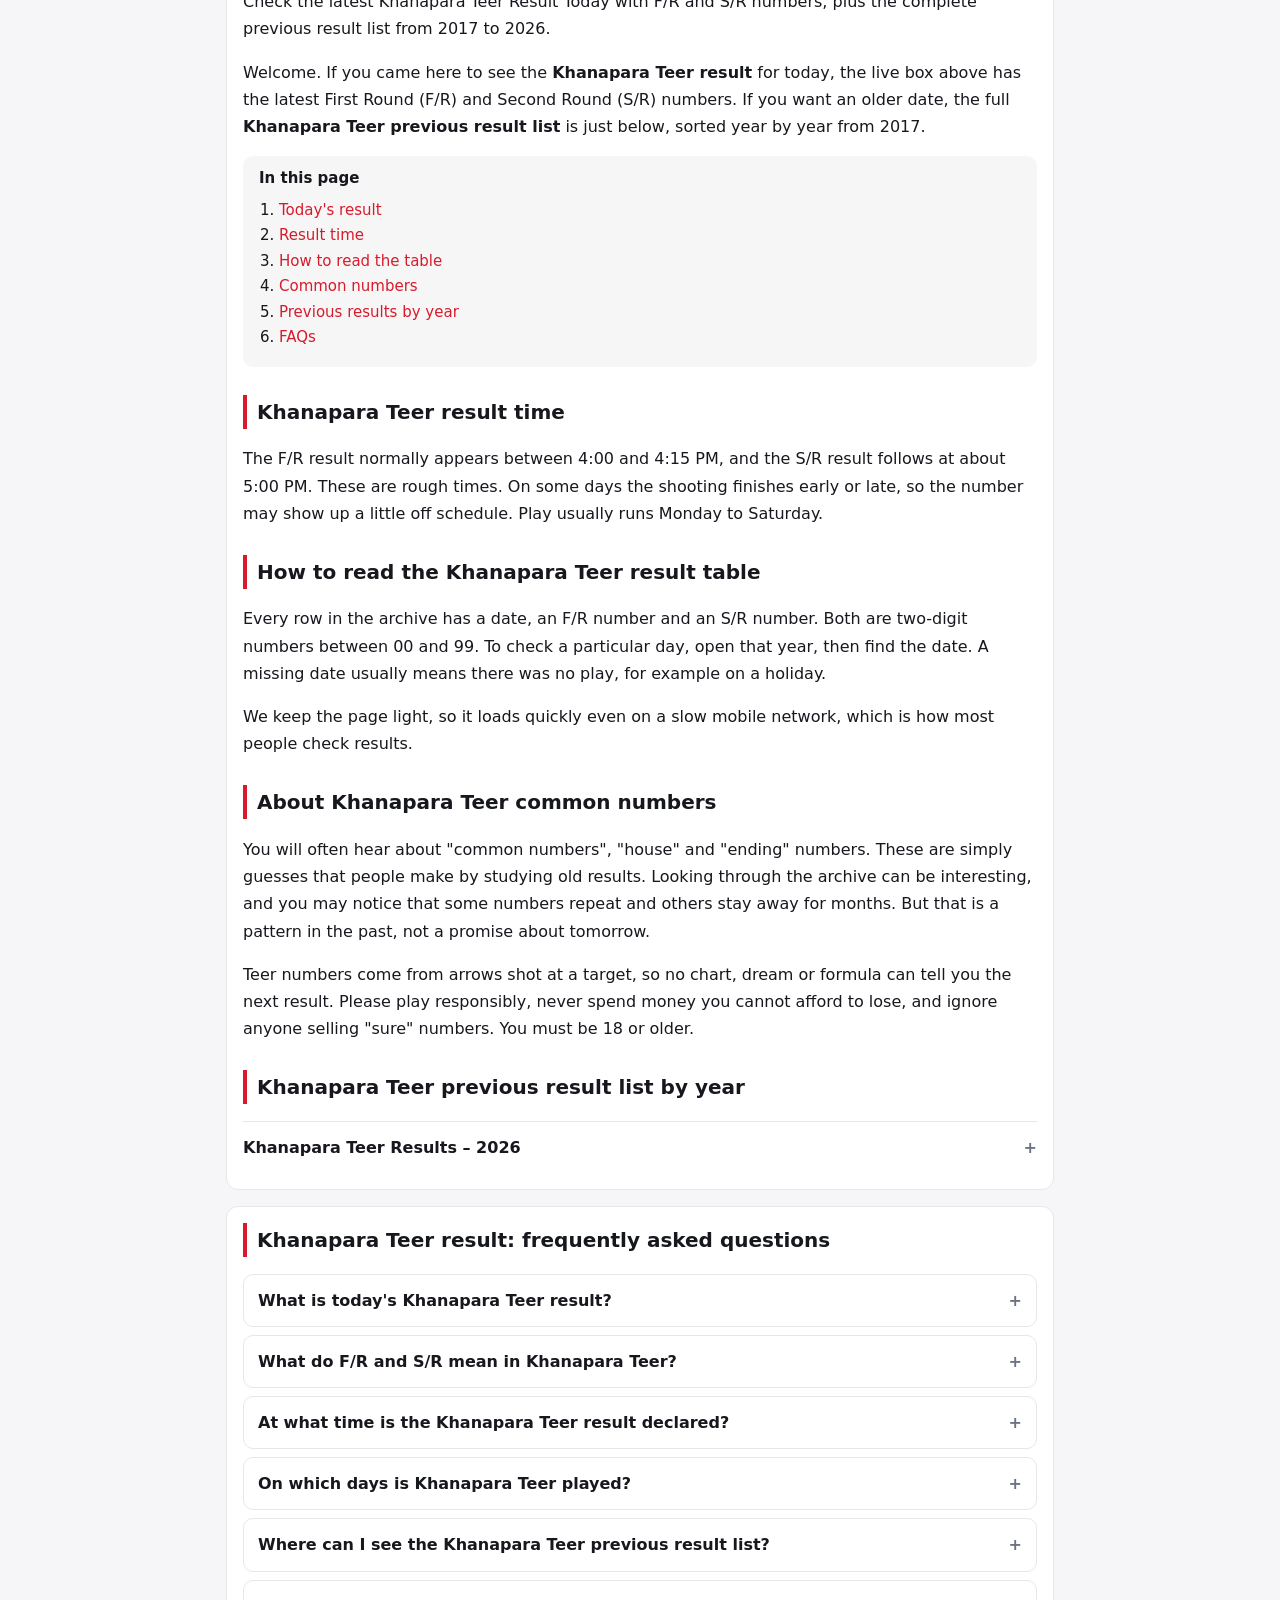
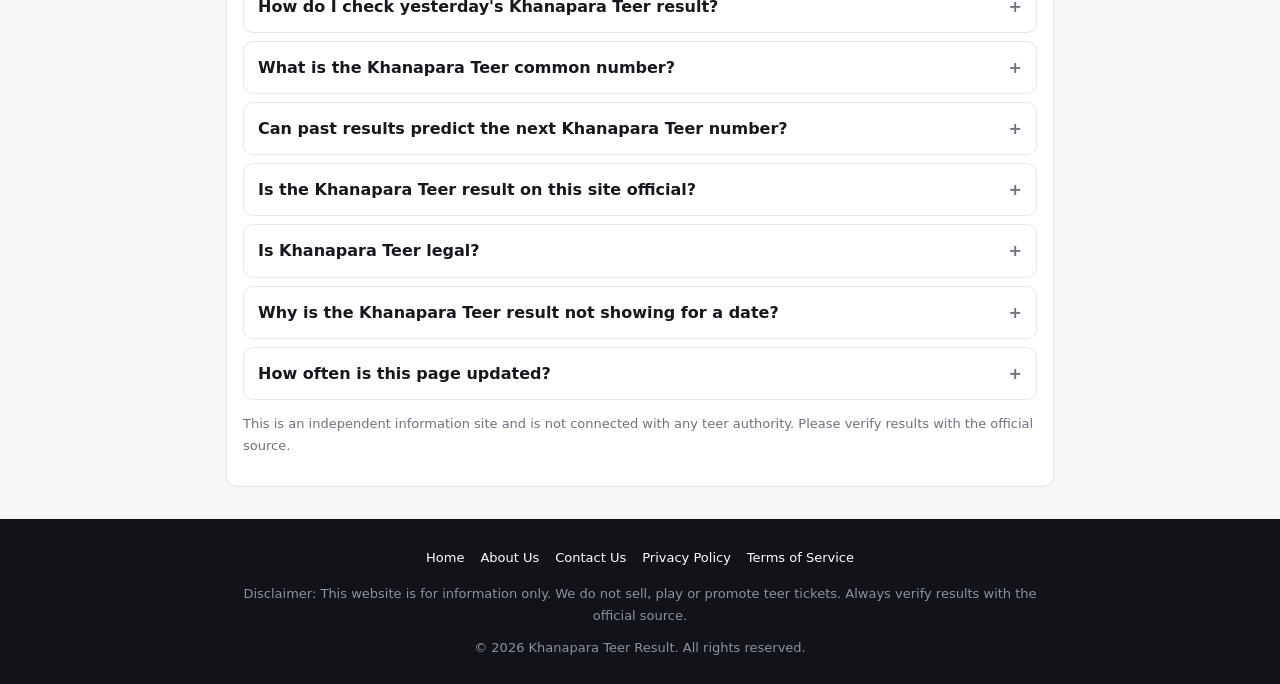
==== commit 5d2ab962: "Update index.html" ====
--- a/index.html
+++ b/index.html
@@ -16,7 +16,7 @@
     <div><div class="l">S/R · 5:00 PM</div><b>update soon</b><div class="s">Second Round</div></div>
   </div>
 </section>
-<p class="todaybox"><b>Khanapara Teer result today (5 November 2026):</b> F/R 13 and S/R update soon.</p>
+<p class="todaybox"><b>Khanapara Teer result today (6 November 2026):</b> F/R 13 and S/R update soon.</p>
 <!-- ===== DAILY UPDATE END ===== -->
 
 <section class="card st"><div><small>Years</small><b>2017–2026</b></div><div><small>Updated</small><b>Daily</b></div><div><small>Rounds</small><b>F/R + S/R</b></div></section>
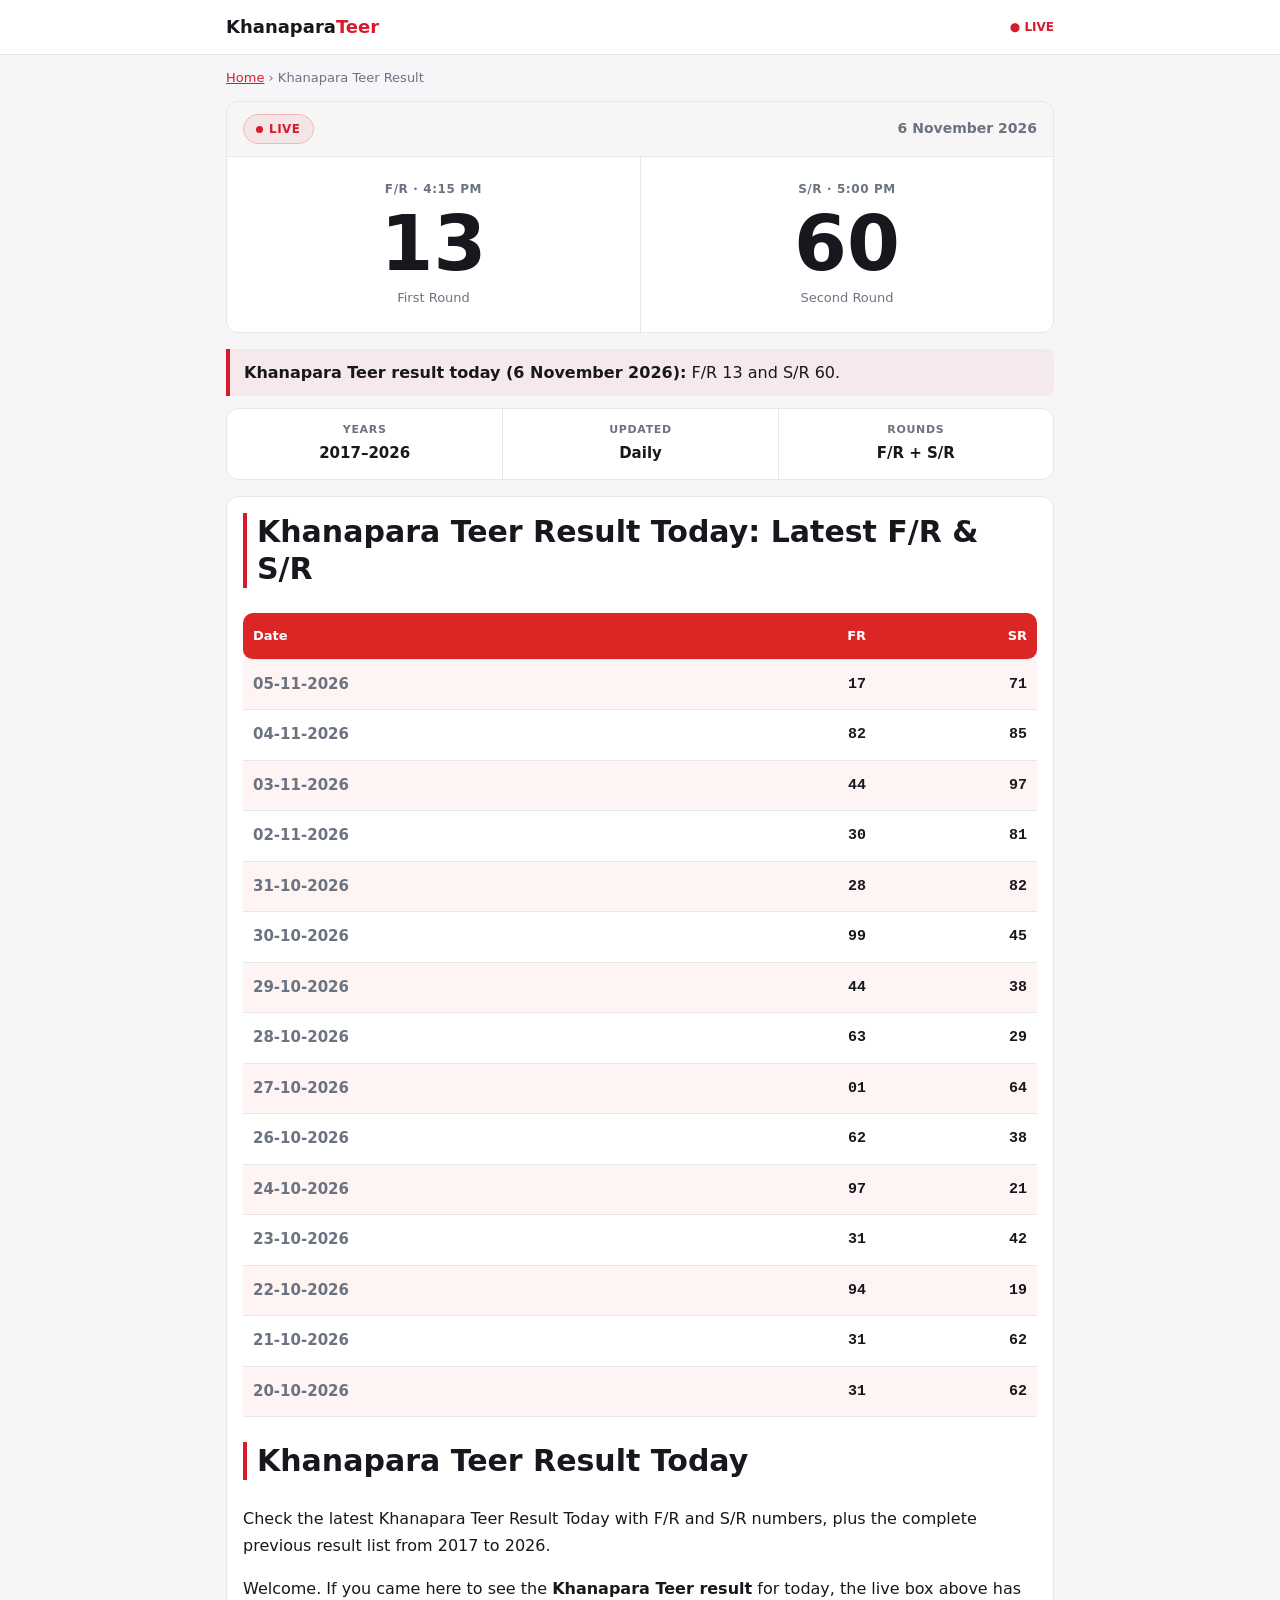
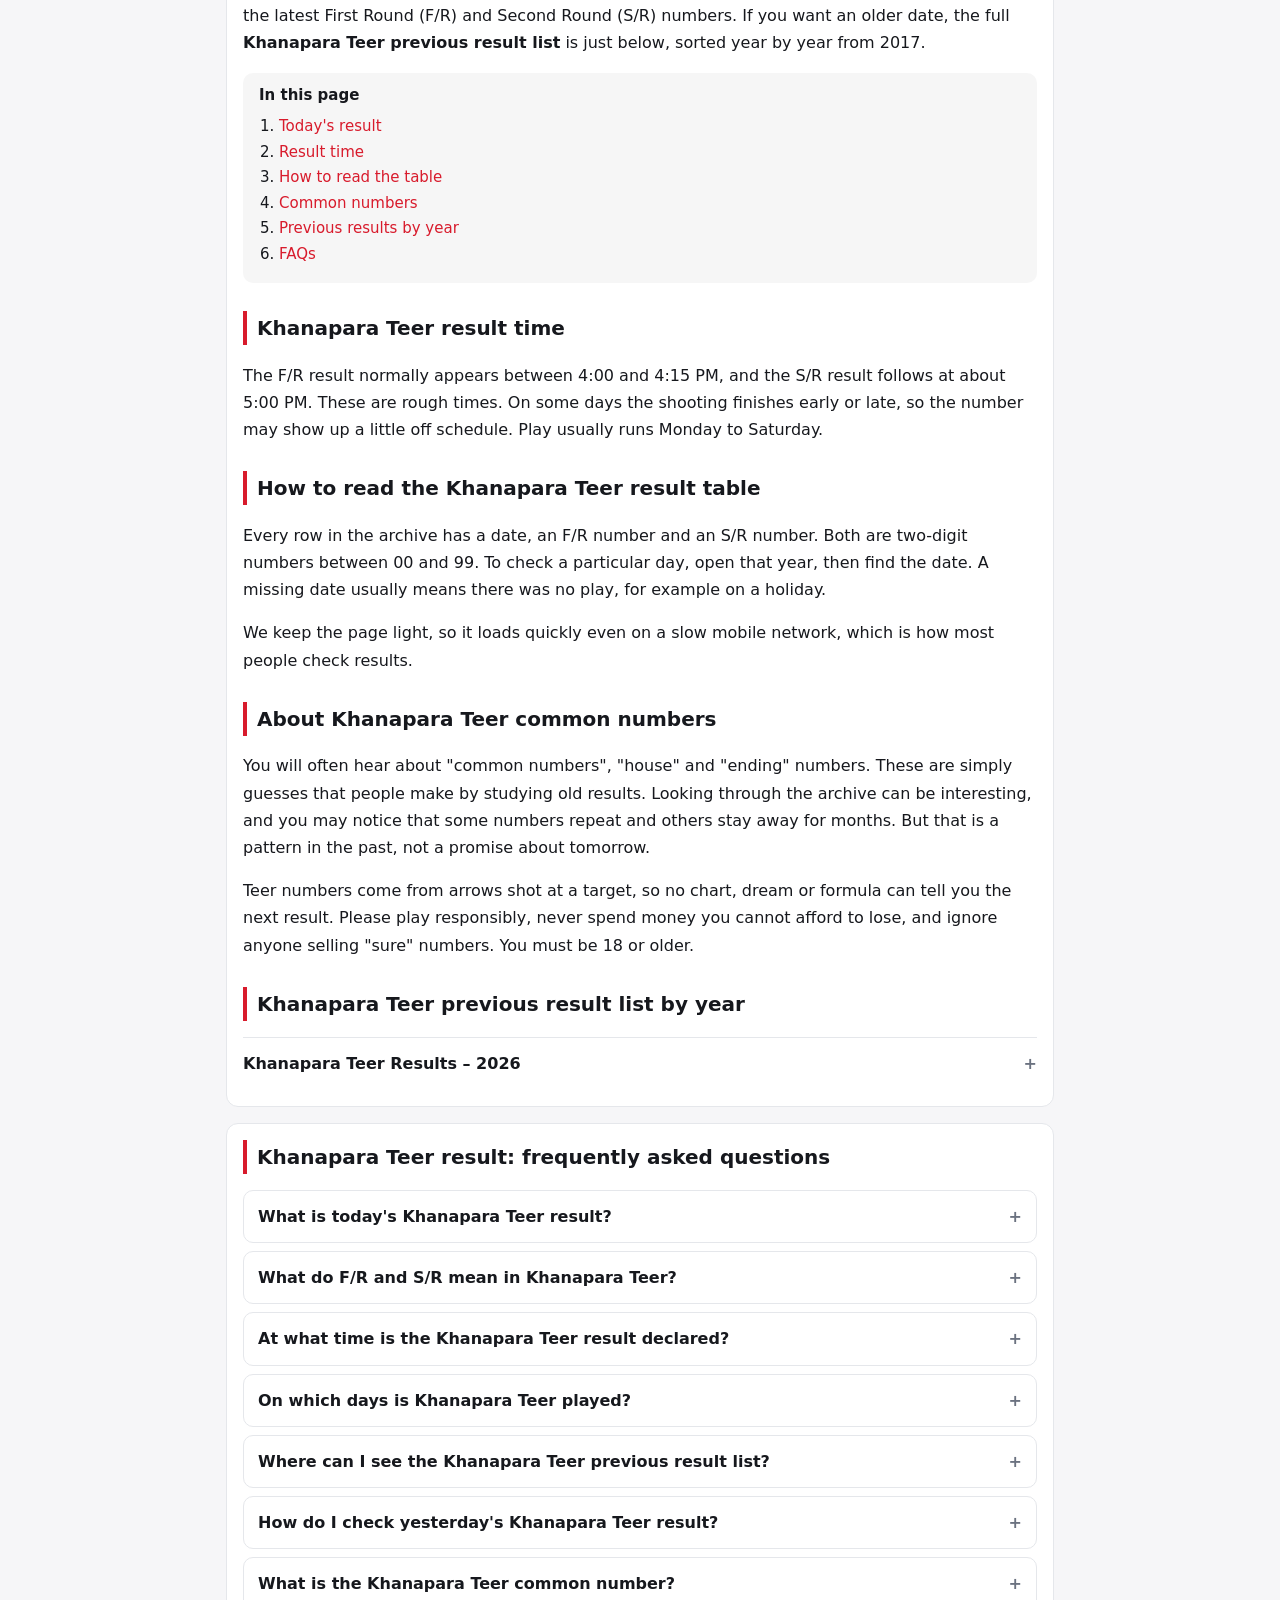
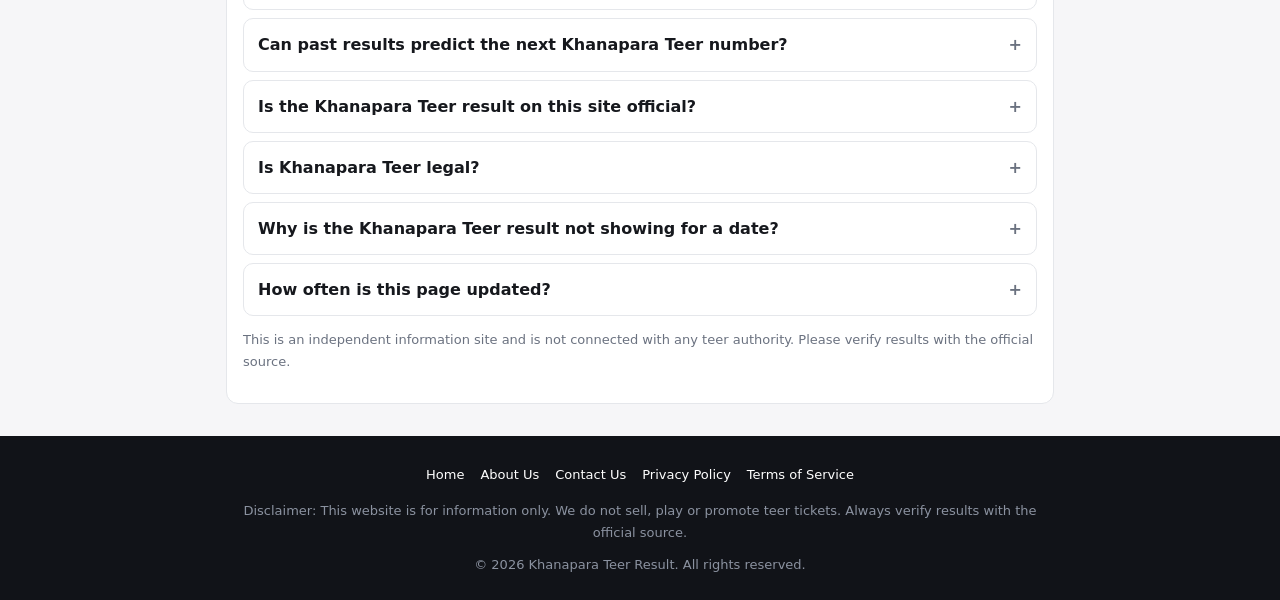
==== commit ab58e7e7: "Update index.html" ====
--- a/index.html
+++ b/index.html
@@ -13,10 +13,10 @@
   <div class="lc-top"><span class="badge">LIVE</span><span class="dt">6 November 2026</span></div>
   <div class="lc-nums">
     <div><div class="l">F/R · 4:15 PM</div><b>13</b><div class="s">First Round</div></div>
-    <div><div class="l">S/R · 5:00 PM</div><b>update soon</b><div class="s">Second Round</div></div>
+    <div><div class="l">S/R · 5:00 PM</div><b>60</b><div class="s">Second Round</div></div>
   </div>
 </section>
-<p class="todaybox"><b>Khanapara Teer result today (6 November 2026):</b> F/R 13 and S/R update soon.</p>
+<p class="todaybox"><b>Khanapara Teer result today (6 November 2026):</b> F/R 13 and S/R 60.</p>
 <!-- ===== DAILY UPDATE END ===== -->
 
 <section class="card st"><div><small>Years</small><b>2017–2026</b></div><div><small>Updated</small><b>Daily</b></div><div><small>Rounds</small><b>F/R + S/R</b></div></section>
